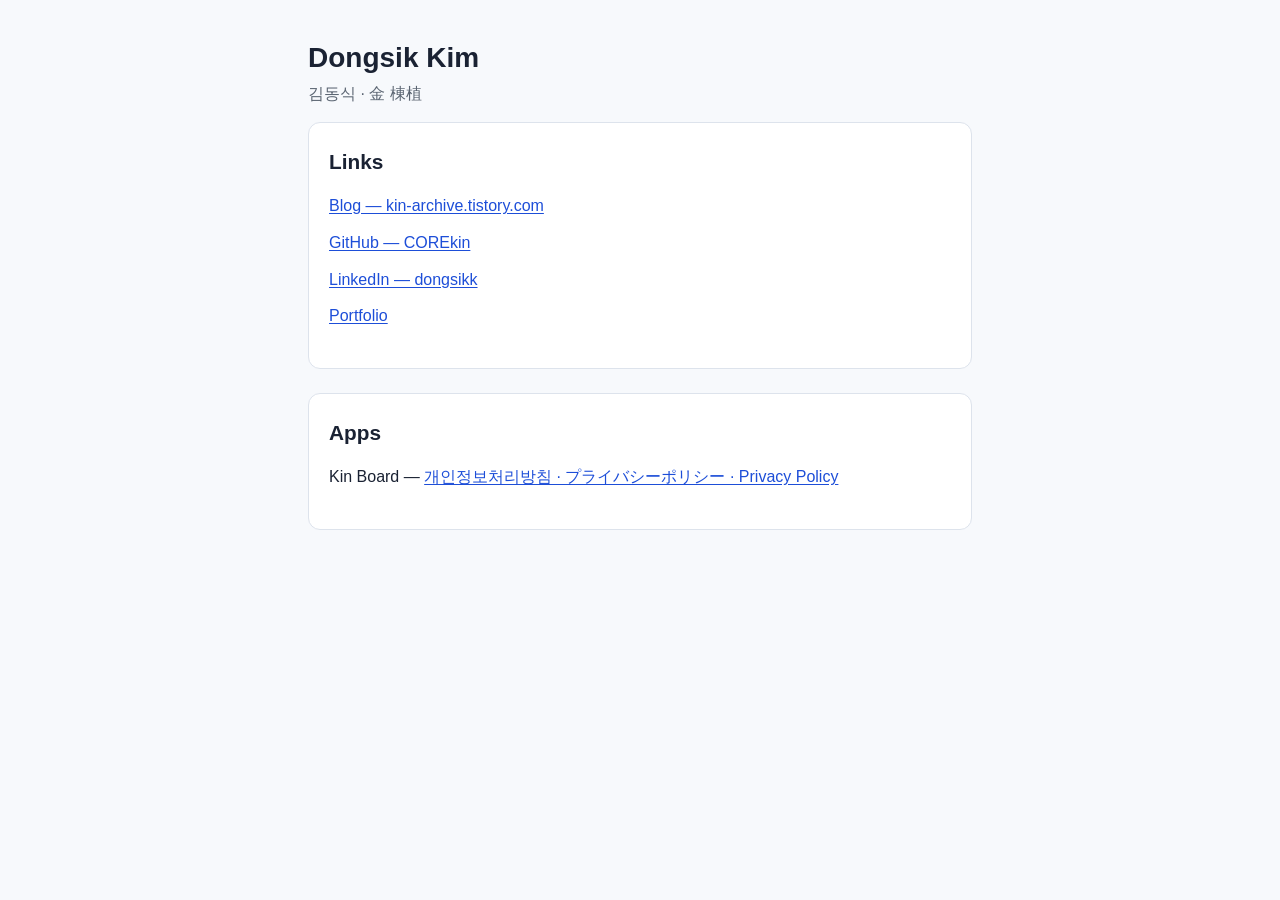
==== index.html @ d9861adb "feat: 소개 페이지와 Kin Board 개인정보처리방침 추가" ====
<!doctype html>
<html lang="ko">
<head>
  <meta charset="utf-8">
  <meta name="viewport" content="width=device-width, initial-scale=1">
  <title>Dongsik Kim (김동식 · 金 棟植)</title>
  <meta name="description" content="Dongsik Kim — Cloud Support Engineer. Blog, GitHub, LinkedIn, portfolio, and apps.">
  <link rel="stylesheet" href="assets/style.css">
</head>
<body>
<main>
  <h1>Dongsik Kim</h1>
  <p class="muted">김동식 · 金 棟植</p>

  <section class="card" aria-labelledby="links-title">
    <h2 id="links-title">Links</h2>
    <ul class="links">
      <li><a href="https://kin-archive.tistory.com">Blog — kin-archive.tistory.com</a></li>
      <li><a href="https://github.com/COREkin">GitHub — COREkin</a></li>
      <li><a href="https://www.linkedin.com/in/dongsikk/">LinkedIn — dongsikk</a></li>
      <li><a href="https://d1kzm0j5ocq8o0.cloudfront.net">Portfolio</a></li>
    </ul>
  </section>

  <section class="card" aria-labelledby="apps-title">
    <h2 id="apps-title">Apps</h2>
    <ul class="links">
      <li>Kin Board — <a href="kinboard/privacy/">개인정보처리방침 · プライバシーポリシー · Privacy Policy</a></li>
    </ul>
  </section>
</main>
</body>
</html>
---- assets/style.css ----
/* corekin.github.io 공통 스타일. 외부 폰트·스크립트 없이 시스템 폰트만 쓴다. */
:root {
  --bg: #f7f9fc;
  --surface: #ffffff;
  --text: #1a2233;
  --muted: #5b6572;
  --line: #dde3ec;
  --brand: #1d4ed8;
  --brand-soft: #eef3ff;
  color-scheme: light dark;
}

@media (prefers-color-scheme: dark) {
  :root {
    --bg: #0a1222;
    --surface: #152039;
    --text: #e6ebf5;
    --muted: #a3afc2;
    --line: #24324f;
    --brand: #93b4ff;
    --brand-soft: #1b2a4a;
  }
}

* { box-sizing: border-box; }

html { -webkit-text-size-adjust: 100%; }

body {
  margin: 0;
  background: var(--bg);
  color: var(--text);
  font-family: -apple-system, BlinkMacSystemFont, "Segoe UI", "Apple SD Gothic Neo", "Noto Sans KR",
    "Hiragino Sans", "Noto Sans JP", Roboto, sans-serif;
  font-size: 16px;
  line-height: 1.7;
}

main {
  max-width: 44rem;
  margin: 0 auto;
  padding: 2.5rem 1.25rem 4rem;
}

a { color: var(--brand); text-underline-offset: 0.15em; }
a:focus-visible { outline: 2px solid var(--brand); outline-offset: 2px; border-radius: 2px; }

h1 { font-size: 1.75rem; line-height: 1.3; margin: 0 0 0.25rem; }
h2 { font-size: 1.3rem; line-height: 1.4; margin: 0 0 1rem; }
h3 { font-size: 1.05rem; margin: 1.75rem 0 0.4rem; }
p, ul { margin: 0 0 0.9rem; }
ul { padding-left: 1.25rem; }
li { margin-bottom: 0.3rem; }
code { font-size: 0.92em; background: var(--brand-soft); padding: 0.05em 0.35em; border-radius: 4px; }

.header { display: flex; align-items: center; gap: 1rem; margin-bottom: 1.5rem; }
.header img { width: 64px; height: 64px; border-radius: 14px; flex-shrink: 0; }
.muted { color: var(--muted); }

.lang-nav { display: flex; flex-wrap: wrap; gap: 0.5rem; margin: 0 0 2rem; padding: 0; list-style: none; }
.lang-nav a {
  display: inline-block;
  min-height: 44px;
  padding: 0.55rem 1rem;
  border: 1px solid var(--line);
  border-radius: 999px;
  background: var(--surface);
  text-decoration: none;
}

.card {
  background: var(--surface);
  border: 1px solid var(--line);
  border-radius: 12px;
  padding: 1.5rem 1.25rem;
  margin-bottom: 1.5rem;
}

.links { list-style: none; padding: 0; }
.links li { margin-bottom: 0.6rem; }

footer { margin-top: 2rem; font-size: 0.875rem; color: var(--muted); }
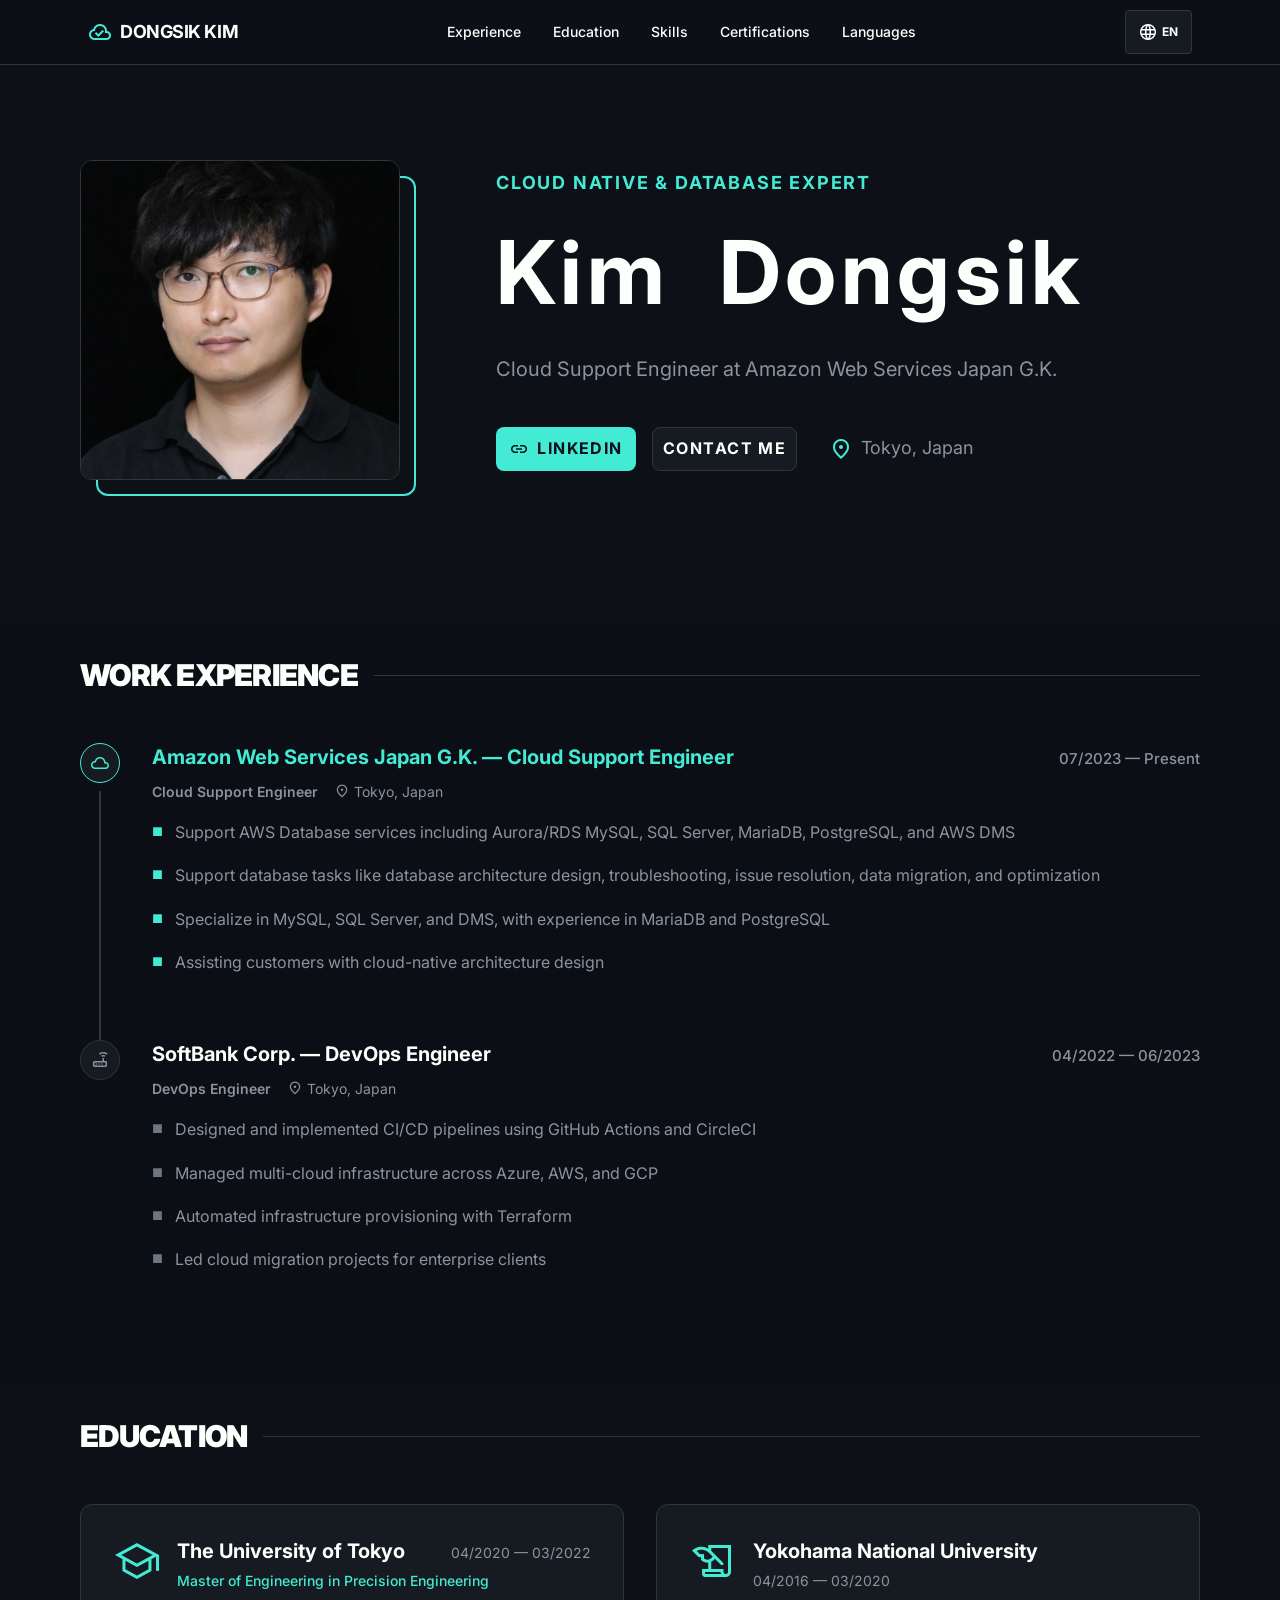
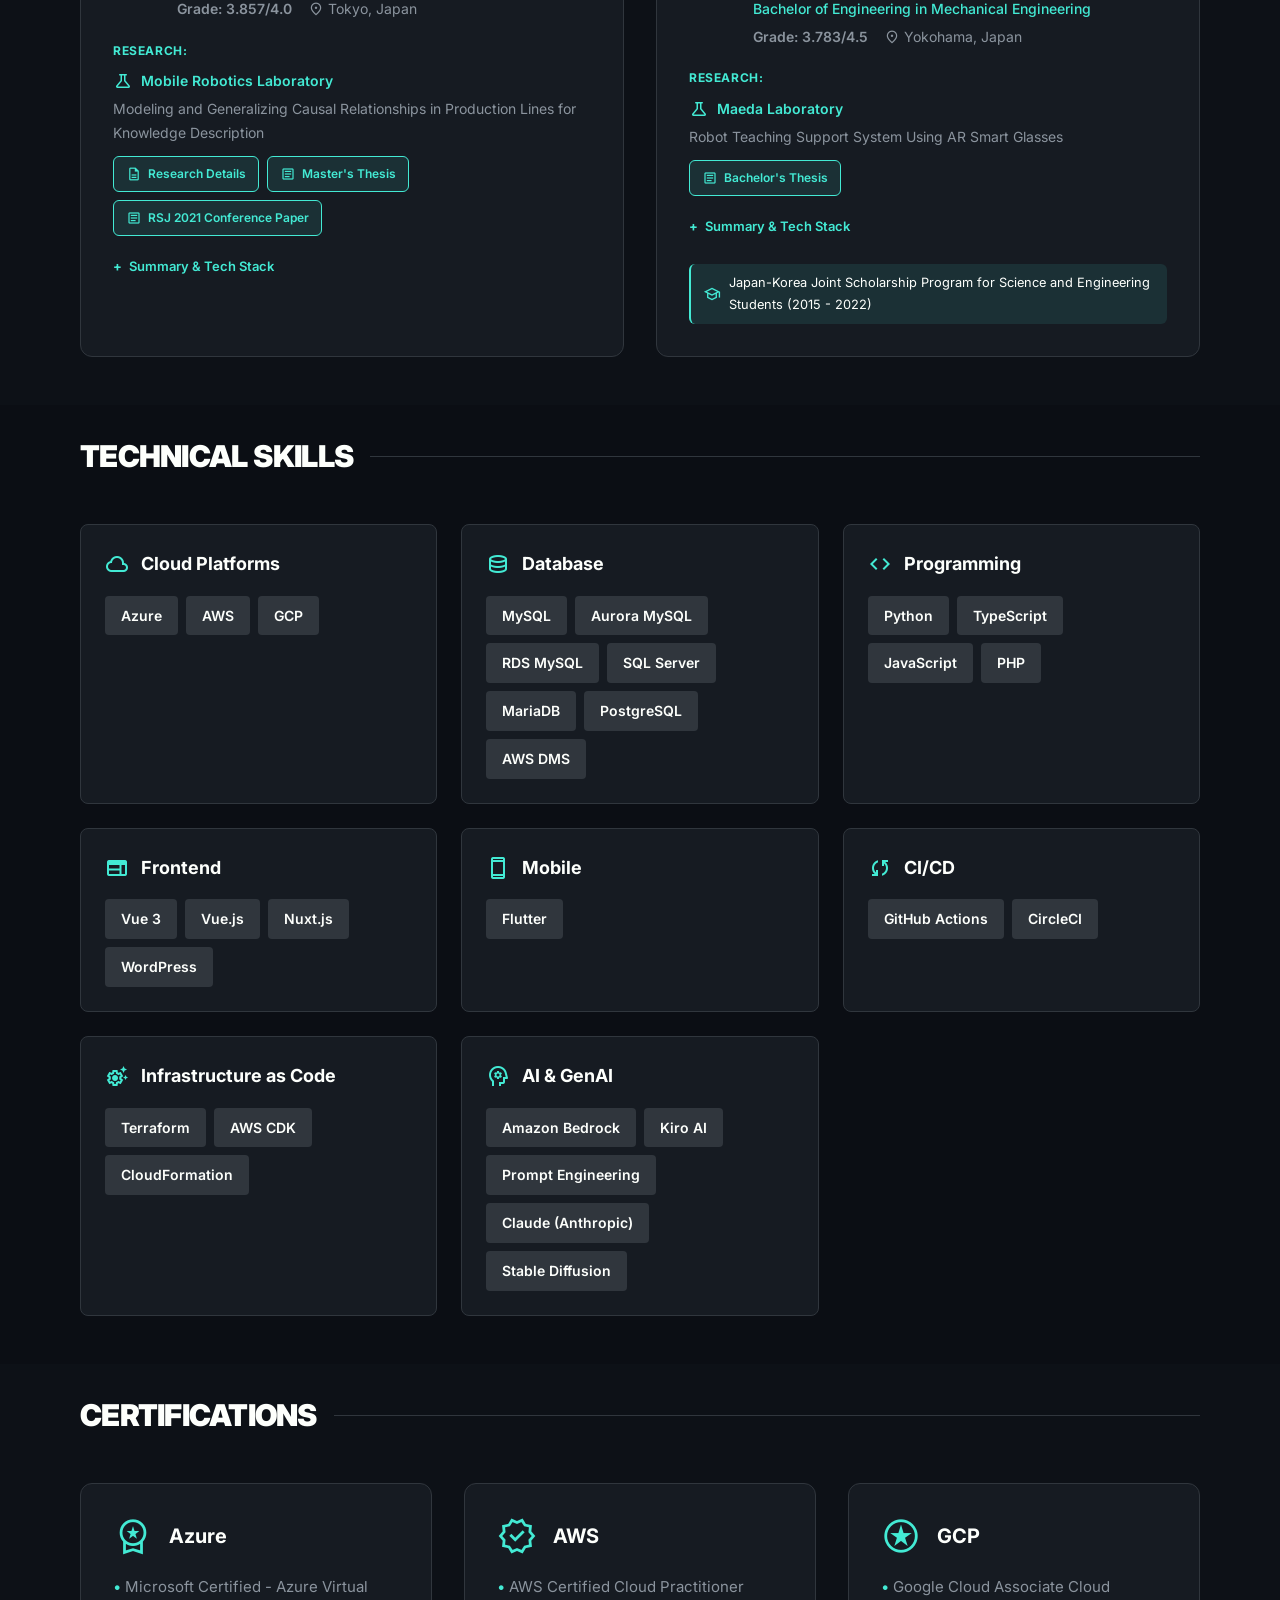
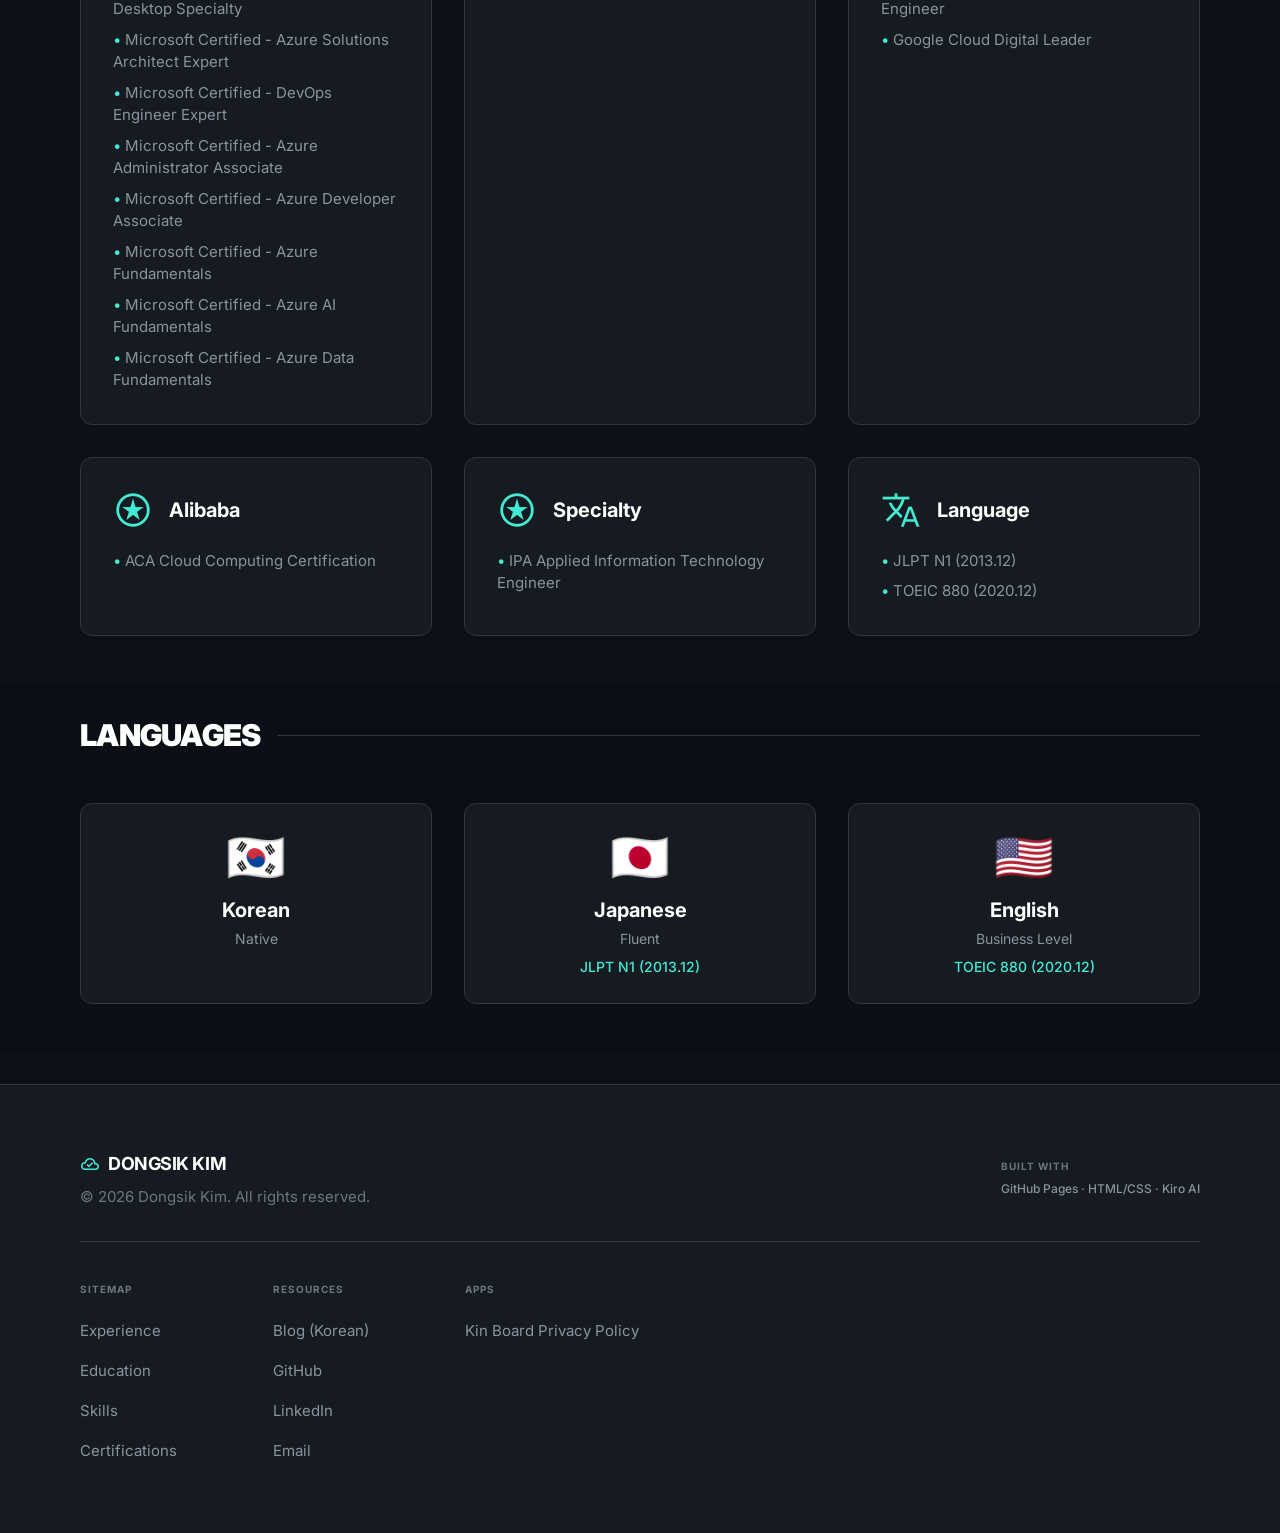
==== commit 0d4b4417: "feat: MyPortfolio 디자인·콘텐츠로 포트폴리오(en·ja·ko) 구성, 방침 페이지 스타일 통일" ====
--- a/index.html
+++ b/index.html
@@ -1,33 +1,126 @@
 <!doctype html>
-<html lang="ko">
+<html lang="en">
 <head>
   <meta charset="utf-8">
   <meta name="viewport" content="width=device-width, initial-scale=1">
-  <title>Dongsik Kim (김동식 · 金 棟植)</title>
-  <meta name="description" content="Dongsik Kim — Cloud Support Engineer. Blog, GitHub, LinkedIn, portfolio, and apps.">
-  <link rel="stylesheet" href="assets/style.css">
+  <script>(function(){try{var p=localStorage.getItem('preferred-language');if(p===null){var n=(navigator.language||'').toLowerCase();if(n.indexOf('ko')===0){location.replace('/ko/');}else if(n.indexOf('ja')===0){location.replace('/ja/');}}}catch(e){}})();</script>
+  <title>Dongsik Kim - Cloud Native &amp; Database Expert</title>
+  <meta name="description" content="Cloud Support Engineer at AWS Japan specializing in cloud-native solutions and database technologies. 14 cloud certifications across Azure, AWS, GCP, and Alibaba Cloud.">
+  <meta property="og:title" content="Dongsik Kim - Cloud Native &amp; Database Expert">
+  <meta property="og:type" content="website">
+  <meta property="og:url" content="https://corekin.github.io/">
+  <meta property="og:image" content="https://corekin.github.io/images/profile.webp">
+  <meta property="og:description" content="Cloud Support Engineer at AWS Japan specializing in cloud-native solutions and database technologies.">
+  <link rel="canonical" href="https://corekin.github.io/">
+  <link rel="alternate" hreflang="en" href="https://corekin.github.io/">
+  <link rel="alternate" hreflang="ja" href="https://corekin.github.io/ja/">
+  <link rel="alternate" hreflang="ko" href="https://corekin.github.io/ko/">
+  <link rel="alternate" hreflang="x-default" href="https://corekin.github.io/">
+  <link rel="preconnect" href="https://fonts.googleapis.com">
+  <link rel="preconnect" href="https://fonts.gstatic.com" crossorigin>
+  <link rel="stylesheet" href="https://fonts.googleapis.com/css2?family=Inter:wght@400;500;600;700;800;900&amp;display=swap">
+  <link rel="stylesheet" href="https://fonts.googleapis.com/css2?family=Material+Symbols+Outlined:opsz,wght,FILL,GRAD@24,400,0,0&amp;icon_names=article,cloud,cloud_done,cloud_queue,code,database,description,history_edu,language,link,location_on,psychology,router,school,science,settings_suggest,smartphone,stars,sync,translate,verified,web,workspace_premium&amp;display=block">
+  <link rel="stylesheet" href="/assets/style.css">
+  <script type="application/ld+json">{"@context": "https://schema.org", "@type": "Person", "name": "Dongsik Kim", "url": "https://corekin.github.io/", "image": "https://corekin.github.io/images/profile.webp", "jobTitle": "Cloud Support Engineer", "worksFor": {"@type": "Organization", "name": "Amazon Web Services Japan G.K."}, "email": "aaaa8757@gmail.com", "sameAs": ["https://www.linkedin.com/in/dongsikk/", "https://github.com/COREkin", "https://kin-archive.tistory.com/"], "knowsAbout": ["Cloud Computing", "AWS", "Azure", "Google Cloud Platform", "Database Administration", "DevOps", "Infrastructure as Code"], "alumniOf": [{"@type": "CollegeOrUniversity", "name": "The University of Tokyo"}, {"@type": "CollegeOrUniversity", "name": "Yokohama National University"}]}</script>
 </head>
-<body>
-<main>
-  <h1>Dongsik Kim</h1>
-  <p class="muted">김동식 · 金 棟植</p>
+<body id="top">
+<a class="skip-link" href="#main">Skip to content</a>
+<nav class="fixed-nav" aria-label="Main">
+  <div class="nav-container">
+    <a href="#top" class="nav-brand"><span class="material-symbols-outlined" aria-hidden="true">cloud_done</span><span class="brand-name">DONGSIK KIM</span></a>
+    <div class="nav-links"><a class="nav-link" href="#experience">Experience</a><a class="nav-link" href="#education">Education</a><a class="nav-link" href="#skills">Skills</a><a class="nav-link" href="#certifications">Certifications</a><a class="nav-link" href="#languages">Languages</a></div>
+    <div class="nav-actions"><details class="lang-menu"><summary aria-label="Language"><span class="material-symbols-outlined" aria-hidden="true">language</span><span class="lang-code">EN</span></summary><ul class="lang-list"><li><a href="/" hreflang="en" lang="en" data-lang="en" aria-current="page">English</a></li><li><a href="/ja/" hreflang="ja" lang="ja" data-lang="ja">日本語</a></li><li><a href="/ko/" hreflang="ko" lang="ko" data-lang="ko">한국어</a></li></ul></details></div>
+  </div>
+</nav>
 
-  <section class="card" aria-labelledby="links-title">
-    <h2 id="links-title">Links</h2>
-    <ul class="links">
-      <li><a href="https://kin-archive.tistory.com">Blog — kin-archive.tistory.com</a></li>
-      <li><a href="https://github.com/COREkin">GitHub — COREkin</a></li>
-      <li><a href="https://www.linkedin.com/in/dongsikk/">LinkedIn — dongsikk</a></li>
-      <li><a href="https://d1kzm0j5ocq8o0.cloudfront.net">Portfolio</a></li>
-    </ul>
+<main id="main">
+  <section class="hero-section" aria-label="Profile">
+    <div class="container">
+      <div class="hero-content">
+        <div class="profile-wrapper">
+          <div class="profile-border-effect" aria-hidden="true"></div>
+          <div class="profile-image-container">
+            <img src="/images/profile.webp" alt="Kim Dongsik Profile" class="profile-image" width="320" height="320" loading="eager">
+          </div>
+        </div>
+        <div class="hero-text">
+          <p class="hero-subtitle">Cloud Native &amp; Database Expert</p>
+          <h1 class="hero-title">Kim Dongsik</h1>
+          <p class="hero-description">Cloud Support Engineer at Amazon Web Services Japan G.K.</p>
+          <div class="hero-actions">
+            <a class="btn btn-primary" href="https://www.linkedin.com/in/dongsikk/" target="_blank" rel="noopener noreferrer"><span class="material-symbols-outlined" aria-hidden="true">link</span>LinkedIn</a>
+            <a class="btn btn-secondary" href="mailto:aaaa8757@gmail.com">Contact Me</a>
+            <div class="location-info"><span class="material-symbols-outlined" aria-hidden="true">location_on</span><span>Tokyo, Japan</span></div>
+          </div>
+        </div>
+      </div>
+    </div>
   </section>
 
-  <section class="card" aria-labelledby="apps-title">
-    <h2 id="apps-title">Apps</h2>
-    <ul class="links">
-      <li>Kin Board — <a href="kinboard/privacy/">개인정보처리방침 · プライバシーポリシー · Privacy Policy</a></li>
-    </ul>
+  <section id="experience" class="section section-alt" aria-labelledby="experience-title">
+    <div class="container">
+      <div class="section-header"><h2 class="section-title" id="experience-title">WORK EXPERIENCE</h2><div class="section-divider"></div></div>
+      <div class="timeline"><div class="timeline-item"><div class="timeline-icon-wrapper"><div class="timeline-icon active"><span class="material-symbols-outlined" aria-hidden="true">cloud</span></div><div class="timeline-line"></div></div><div class="timeline-content"><div class="timeline-header"><h3 class="timeline-title text-primary">Amazon Web Services Japan G.K. — Cloud Support Engineer</h3><span class="timeline-date">07/2023 — Present</span></div><div class="timeline-meta"><p class="timeline-subtitle">Cloud Support Engineer</p><p class="timeline-location"><span class="material-symbols-outlined location-icon" aria-hidden="true">location_on</span>Tokyo, Japan</p></div><ul class="timeline-list"><li><span class="list-marker active" aria-hidden="true">■</span><span>Support AWS Database services including Aurora/RDS MySQL, SQL Server, MariaDB, PostgreSQL, and AWS DMS</span></li><li><span class="list-marker active" aria-hidden="true">■</span><span>Support database tasks like database architecture design, troubleshooting, issue resolution, data migration, and optimization</span></li><li><span class="list-marker active" aria-hidden="true">■</span><span>Specialize in MySQL, SQL Server, and DMS, with experience in MariaDB and PostgreSQL</span></li><li><span class="list-marker active" aria-hidden="true">■</span><span>Assisting customers with cloud-native architecture design</span></li></ul></div></div><div class="timeline-item"><div class="timeline-icon-wrapper"><div class="timeline-icon"><span class="material-symbols-outlined" aria-hidden="true">router</span></div><div class="timeline-line"></div></div><div class="timeline-content"><div class="timeline-header"><h3 class="timeline-title">SoftBank Corp. — DevOps Engineer</h3><span class="timeline-date">04/2022 — 06/2023</span></div><div class="timeline-meta"><p class="timeline-subtitle">DevOps Engineer</p><p class="timeline-location"><span class="material-symbols-outlined location-icon" aria-hidden="true">location_on</span>Tokyo, Japan</p></div><ul class="timeline-list"><li><span class="list-marker" aria-hidden="true">■</span><span>Designed and implemented CI/CD pipelines using GitHub Actions and CircleCI</span></li><li><span class="list-marker" aria-hidden="true">■</span><span>Managed multi-cloud infrastructure across Azure, AWS, and GCP</span></li><li><span class="list-marker" aria-hidden="true">■</span><span>Automated infrastructure provisioning with Terraform</span></li><li><span class="list-marker" aria-hidden="true">■</span><span>Led cloud migration projects for enterprise clients</span></li></ul></div></div></div>
+    </div>
+  </section>
+
+  <section id="education" class="section" aria-labelledby="education-title">
+    <div class="container">
+      <div class="section-header"><h2 class="section-title" id="education-title">EDUCATION</h2><div class="section-divider"></div></div>
+      <div class="grid-2"><article class="card education-card"><div class="education-header"><span class="material-symbols-outlined education-icon" aria-hidden="true">school</span><div class="education-info"><div class="education-title-row"><h3 class="education-institution">The University of Tokyo</h3><span class="education-date">04/2020 — 03/2022</span></div><p class="education-degree">Master of Engineering in Precision Engineering</p><div class="education-meta"><p class="education-grade">Grade: 3.857/4.0</p><p class="education-location"><span class="material-symbols-outlined location-icon" aria-hidden="true">location_on</span>Tokyo, Japan</p></div></div></div><div class="education-research"><span class="research-label">Research:</span><div class="research-lab"><span class="material-symbols-outlined lab-icon" aria-hidden="true">science</span><a class="lab-link" href="https://otalab.race.t.u-tokyo.ac.jp/" target="_blank" rel="noopener noreferrer">Mobile Robotics Laboratory</a></div><p class="research-title">Modeling and Generalizing Causal Relationships in Production Lines for Knowledge Description</p><div class="research-links"><a class="research-link-btn" href="https://otalab.race.t.u-tokyo.ac.jp/wpdir/wp-content/uploads/2022/05/2022_Intro_Japanese_Shirafuji2.pdf" target="_blank" rel="noopener noreferrer"><span class="material-symbols-outlined" aria-hidden="true">description</span><span>Research Details</span></a><a class="research-link-btn" href="/papers/master-thesis.pdf" target="_blank" rel="noopener noreferrer"><span class="material-symbols-outlined" aria-hidden="true">article</span><span>Master&#x27;s Thesis</span></a><a class="research-link-btn" href="/papers/rsj2021.pdf" target="_blank" rel="noopener noreferrer"><span class="material-symbols-outlined" aria-hidden="true">article</span><span>RSJ 2021 Conference Paper</span></a></div><details class="research-more"><summary>Summary &amp; Tech Stack</summary><p class="research-summary">To address the shortage of skilled workers in manufacturing, I formalized the &quot;tacit knowledge&quot; of experts by combining SysML with the mathematical theory of &quot;Lattices.&quot; By modeling the causal relationships between equipment in complex automated production lines, I visualized the process of diagnosing failure causes and provided a framework to quantitatively analyze the differences in cognitive patterns between experts and novices.</p><h4 class="tech-stack-title">Tech Stack</h4><ul class="tech-chips"><li class="tech-chip">SysML (Activity, State Machine, Parametric Diagrams)</li><li class="tech-chip">Lattice Theory, Causal Modeling</li><li class="tech-chip">MATLAB / Python</li><li class="tech-chip">Factory Automation, Fault Detection and Diagnosis</li></ul></details></div></article><article class="card education-card"><div class="education-header"><span class="material-symbols-outlined education-icon" aria-hidden="true">history_edu</span><div class="education-info"><div class="education-title-row"><h3 class="education-institution">Yokohama National University</h3><span class="education-date">04/2016 — 03/2020</span></div><p class="education-degree">Bachelor of Engineering in Mechanical Engineering</p><div class="education-meta"><p class="education-grade">Grade: 3.783/4.5</p><p class="education-location"><span class="material-symbols-outlined location-icon" aria-hidden="true">location_on</span>Yokohama, Japan</p></div></div></div><div class="education-research"><span class="research-label">Research:</span><div class="research-lab"><span class="material-symbols-outlined lab-icon" aria-hidden="true">science</span><a class="lab-link" href="https://iir.ynu.ac.jp/index-j.html" target="_blank" rel="noopener noreferrer">Maeda Laboratory</a></div><p class="research-title">Robot Teaching Support System Using AR Smart Glasses</p><div class="research-links"><a class="research-link-btn" href="/papers/bachelor-thesis.pdf" target="_blank" rel="noopener noreferrer"><span class="material-symbols-outlined" aria-hidden="true">article</span><span>Bachelor&#x27;s Thesis</span></a></div><details class="research-more"><summary>Summary &amp; Tech Stack</summary><p class="research-summary">To address the challenges faced by unskilled workers in &quot;online programming&quot; of industrial robots, I developed a teaching support system using AR (Augmented Reality) smart glasses. By visualizing the robot&#x27;s movable range, joint limits, and distances between poses as 3D models in real-time, the system enables operators to intuitively understand the robot&#x27;s status and perform teaching tasks safely and efficiently.</p><h4 class="tech-stack-title">Tech Stack</h4><ul class="tech-chips"><li class="tech-chip">Unity, Vuforia (AR Implementation)</li><li class="tech-chip">ROS (Robot Operating System)</li><li class="tech-chip">C#, C++</li><li class="tech-chip">SolidWorks (3D Modeling)</li><li class="tech-chip">DENSO COBOTTA, Epson MOVERIO BT-30E</li></ul></details></div><p class="education-scholarship"><span class="material-symbols-outlined scholarship-icon" aria-hidden="true">school</span>Japan-Korea Joint Scholarship Program for Science and Engineering Students (2015 - 2022)</p></article></div>
+    </div>
+  </section>
+
+  <section id="skills" class="section section-alt" aria-labelledby="skills-title">
+    <div class="container">
+      <div class="section-header"><h2 class="section-title" id="skills-title">TECHNICAL SKILLS</h2><div class="section-divider"></div></div>
+      <div class="skills-grid"><article class="card skill-card"><div class="skill-header"><span class="material-symbols-outlined" aria-hidden="true">cloud_queue</span><h3 class="skill-category">Cloud Platforms</h3></div><ul class="skill-tags"><li class="skill-tag">Azure</li><li class="skill-tag">AWS</li><li class="skill-tag">GCP</li></ul></article><article class="card skill-card"><div class="skill-header"><span class="material-symbols-outlined" aria-hidden="true">database</span><h3 class="skill-category">Database</h3></div><ul class="skill-tags"><li class="skill-tag">MySQL</li><li class="skill-tag">Aurora MySQL</li><li class="skill-tag">RDS MySQL</li><li class="skill-tag">SQL Server</li><li class="skill-tag">MariaDB</li><li class="skill-tag">PostgreSQL</li><li class="skill-tag">AWS DMS</li></ul></article><article class="card skill-card"><div class="skill-header"><span class="material-symbols-outlined" aria-hidden="true">code</span><h3 class="skill-category">Programming</h3></div><ul class="skill-tags"><li class="skill-tag">Python</li><li class="skill-tag">TypeScript</li><li class="skill-tag">JavaScript</li><li class="skill-tag">PHP</li></ul></article><article class="card skill-card"><div class="skill-header"><span class="material-symbols-outlined" aria-hidden="true">web</span><h3 class="skill-category">Frontend</h3></div><ul class="skill-tags"><li class="skill-tag">Vue 3</li><li class="skill-tag">Vue.js</li><li class="skill-tag">Nuxt.js</li><li class="skill-tag">WordPress</li></ul></article><article class="card skill-card"><div class="skill-header"><span class="material-symbols-outlined" aria-hidden="true">smartphone</span><h3 class="skill-category">Mobile</h3></div><ul class="skill-tags"><li class="skill-tag">Flutter</li></ul></article><article class="card skill-card"><div class="skill-header"><span class="material-symbols-outlined" aria-hidden="true">sync</span><h3 class="skill-category">CI/CD</h3></div><ul class="skill-tags"><li class="skill-tag">GitHub Actions</li><li class="skill-tag">CircleCI</li></ul></article><article class="card skill-card"><div class="skill-header"><span class="material-symbols-outlined" aria-hidden="true">settings_suggest</span><h3 class="skill-category">Infrastructure as Code</h3></div><ul class="skill-tags"><li class="skill-tag">Terraform</li><li class="skill-tag">AWS CDK</li><li class="skill-tag">CloudFormation</li></ul></article><article class="card skill-card"><div class="skill-header"><span class="material-symbols-outlined" aria-hidden="true">psychology</span><h3 class="skill-category">AI &amp; GenAI</h3></div><ul class="skill-tags"><li class="skill-tag">Amazon Bedrock</li><li class="skill-tag">Kiro AI</li><li class="skill-tag">Prompt Engineering</li><li class="skill-tag">Claude (Anthropic)</li><li class="skill-tag">Stable Diffusion</li></ul></article></div>
+    </div>
+  </section>
+
+  <section id="certifications" class="section" aria-labelledby="certifications-title">
+    <div class="container">
+      <div class="section-header"><h2 class="section-title" id="certifications-title">CERTIFICATIONS</h2><div class="section-divider"></div></div>
+      <div class="grid-3"><article class="card cert-card"><div class="cert-header"><span class="material-symbols-outlined" aria-hidden="true">workspace_premium</span><h3 class="cert-provider">Azure</h3></div><ul class="cert-list"><li>Microsoft Certified - Azure Virtual Desktop Specialty</li><li>Microsoft Certified - Azure Solutions Architect Expert</li><li>Microsoft Certified - DevOps Engineer Expert</li><li>Microsoft Certified - Azure Administrator Associate</li><li>Microsoft Certified - Azure Developer Associate</li><li>Microsoft Certified - Azure Fundamentals</li><li>Microsoft Certified - Azure AI Fundamentals</li><li>Microsoft Certified - Azure Data Fundamentals</li></ul></article><article class="card cert-card"><div class="cert-header"><span class="material-symbols-outlined" aria-hidden="true">verified</span><h3 class="cert-provider">AWS</h3></div><ul class="cert-list"><li>AWS Certified Cloud Practitioner</li></ul></article><article class="card cert-card"><div class="cert-header"><span class="material-symbols-outlined" aria-hidden="true">stars</span><h3 class="cert-provider">GCP</h3></div><ul class="cert-list"><li>Google Cloud Associate Cloud Engineer</li><li>Google Cloud Digital Leader</li></ul></article><article class="card cert-card"><div class="cert-header"><span class="material-symbols-outlined" aria-hidden="true">stars</span><h3 class="cert-provider">Alibaba</h3></div><ul class="cert-list"><li>ACA Cloud Computing Certification</li></ul></article><article class="card cert-card"><div class="cert-header"><span class="material-symbols-outlined" aria-hidden="true">stars</span><h3 class="cert-provider">Specialty</h3></div><ul class="cert-list"><li>IPA Applied Information Technology Engineer</li></ul></article><article class="card cert-card"><div class="cert-header"><span class="material-symbols-outlined" aria-hidden="true">translate</span><h3 class="cert-provider">Language</h3></div><ul class="cert-list"><li>JLPT N1 (2013.12)</li><li>TOEIC 880 (2020.12)</li></ul></article></div>
+    </div>
+  </section>
+
+  <section id="languages" class="section section-alt" aria-labelledby="languages-title">
+    <div class="container">
+      <div class="section-header"><h2 class="section-title" id="languages-title">LANGUAGES</h2><div class="section-divider"></div></div>
+      <div class="grid-3"><article class="card language-card"><div class="language-flag" aria-hidden="true">🇰🇷</div><h3 class="language-name">Korean</h3><p class="language-level">Native</p></article><article class="card language-card"><div class="language-flag" aria-hidden="true">🇯🇵</div><h3 class="language-name">Japanese</h3><p class="language-level">Fluent</p><p class="language-cert">JLPT N1 (2013.12)</p></article><article class="card language-card"><div class="language-flag" aria-hidden="true">🇺🇸</div><h3 class="language-name">English</h3><p class="language-level">Business Level</p><p class="language-cert">TOEIC 880 (2020.12)</p></article></div>
+    </div>
   </section>
 </main>
+
+<footer class="footer">
+  <div class="container">
+    <div class="footer-top">
+      <div>
+        <div class="footer-brand"><span class="material-symbols-outlined" aria-hidden="true">cloud_done</span><span class="brand-name">DONGSIK KIM</span></div>
+        <p class="footer-copy">© 2026 Dongsik Kim. All rights reserved.</p>
+      </div>
+      <div class="footer-built"><span class="footer-label">Built with</span><span class="footer-tech">GitHub Pages · HTML/CSS · Kiro AI</span></div>
+    </div>
+    <div class="footer-columns">
+      <nav class="footer-col" aria-labelledby="f-sitemap"><span class="footer-label" id="f-sitemap">Sitemap</span><ul><li><a href="#experience">Experience</a></li><li><a href="#education">Education</a></li><li><a href="#skills">Skills</a></li><li><a href="#certifications">Certifications</a></li></ul></nav>
+      <nav class="footer-col" aria-labelledby="f-resources"><span class="footer-label" id="f-resources">Resources</span><ul>
+        <li><a href="https://kin-archive.tistory.com/" target="_blank" rel="noopener noreferrer">Blog (Korean)</a></li>
+        <li><a href="https://github.com/COREkin" target="_blank" rel="noopener noreferrer">GitHub</a></li>
+        <li><a href="https://www.linkedin.com/in/dongsikk/" target="_blank" rel="noopener noreferrer">LinkedIn</a></li>
+        <li><a href="mailto:aaaa8757@gmail.com">Email</a></li>
+      </ul></nav>
+      <nav class="footer-col" aria-labelledby="f-apps"><span class="footer-label" id="f-apps">Apps</span><ul>
+        <li><a href="/kinboard/privacy/#en">Kin Board Privacy Policy</a></li>
+      </ul></nav>
+    </div>
+  </div>
+</footer>
+<script>
+  // 언어 메뉴에서 고른 언어를 기억해 루트 자동 이동을 멈춘다.
+  document.querySelectorAll('[data-lang]').forEach(function (a) {
+    a.addEventListener('click', function () { try { localStorage.setItem('preferred-language', a.dataset.lang); } catch (e) {} });
+  });
+</script>
 </body>
 </html>
--- a/assets/style.css
+++ b/assets/style.css
@@ -1,82 +1,345 @@
-/* corekin.github.io 공통 스타일. 외부 폰트·스크립트 없이 시스템 폰트만 쓴다. */
+/* corekin.github.io 공통 스타일. MyPortfolio(Cybernetic Minimalism, 다크 전용)의 토큰·컴포넌트를 정적 HTML로 옮긴 것. */
 :root {
-  --bg: #f7f9fc;
-  --surface: #ffffff;
-  --text: #1a2233;
-  --muted: #5b6572;
-  --line: #dde3ec;
-  --brand: #1d4ed8;
-  --brand-soft: #eef3ff;
-  color-scheme: light dark;
-}
-
-@media (prefers-color-scheme: dark) {
-  :root {
-    --bg: #0a1222;
-    --surface: #152039;
-    --text: #e6ebf5;
-    --muted: #a3afc2;
-    --line: #24324f;
-    --brand: #93b4ff;
-    --brand-soft: #1b2a4a;
-  }
-}
-
-* { box-sizing: border-box; }
-
-html { -webkit-text-size-adjust: 100%; }
+  --bg-primary: #0D1117;
+  --bg-secondary: #161B22;
+  --bg-alt: #0b0e14;
+  --color-primary: #43EAD4;
+  --color-accent: #FDFFFC;
+  --text-primary: #FDFFFC;
+  --text-secondary: #8B949E;
+  --text-tertiary: #6E7681;
+  --glow-primary: rgba(67, 234, 212, 0.4);
+  --primary-05: rgba(67, 234, 212, 0.05);
+  --primary-10: rgba(67, 234, 212, 0.1);
+  --primary-30: rgba(67, 234, 212, 0.3);
+  --card-dark: #161B22;
+  --border-dark: #30363D;
+  color-scheme: dark;
+}
+
+* { margin: 0; padding: 0; box-sizing: border-box; }
+
+html { scroll-behavior: smooth; -webkit-text-size-adjust: 100%; }
 
 body {
-  margin: 0;
-  background: var(--bg);
-  color: var(--text);
-  font-family: -apple-system, BlinkMacSystemFont, "Segoe UI", "Apple SD Gothic Neo", "Noto Sans KR",
-    "Hiragino Sans", "Noto Sans JP", Roboto, sans-serif;
+  font-family: 'Inter', -apple-system, BlinkMacSystemFont, 'Segoe UI', 'Roboto', 'Apple SD Gothic Neo', 'Noto Sans KR',
+    'Hiragino Sans', 'Noto Sans JP', 'Helvetica Neue', sans-serif;
+  -webkit-font-smoothing: antialiased;
+  -moz-osx-font-smoothing: grayscale;
+  background-color: var(--bg-primary);
+  color: var(--text-primary);
+  min-height: 100vh;
   font-size: 16px;
   line-height: 1.7;
 }
 
-main {
-  max-width: 44rem;
-  margin: 0 auto;
-  padding: 2.5rem 1.25rem 4rem;
-}
-
-a { color: var(--brand); text-underline-offset: 0.15em; }
-a:focus-visible { outline: 2px solid var(--brand); outline-offset: 2px; border-radius: 2px; }
-
-h1 { font-size: 1.75rem; line-height: 1.3; margin: 0 0 0.25rem; }
-h2 { font-size: 1.3rem; line-height: 1.4; margin: 0 0 1rem; }
-h3 { font-size: 1.05rem; margin: 1.75rem 0 0.4rem; }
-p, ul { margin: 0 0 0.9rem; }
-ul { padding-left: 1.25rem; }
-li { margin-bottom: 0.3rem; }
-code { font-size: 0.92em; background: var(--brand-soft); padding: 0.05em 0.35em; border-radius: 4px; }
-
-.header { display: flex; align-items: center; gap: 1rem; margin-bottom: 1.5rem; }
-.header img { width: 64px; height: 64px; border-radius: 14px; flex-shrink: 0; }
-.muted { color: var(--muted); }
-
-.lang-nav { display: flex; flex-wrap: wrap; gap: 0.5rem; margin: 0 0 2rem; padding: 0; list-style: none; }
-.lang-nav a {
+.material-symbols-outlined {
+  font-family: 'Material Symbols Outlined';
+  font-weight: normal;
+  font-style: normal;
+  font-size: 24px;
+  line-height: 1;
+  letter-spacing: normal;
+  text-transform: none;
   display: inline-block;
-  min-height: 44px;
-  padding: 0.55rem 1rem;
-  border: 1px solid var(--line);
-  border-radius: 999px;
-  background: var(--surface);
-  text-decoration: none;
-}
+  white-space: nowrap;
+  word-wrap: normal;
+  direction: ltr;
+  -webkit-font-feature-settings: 'liga';
+  font-feature-settings: 'liga';
+  -webkit-font-smoothing: antialiased;
+  /* 폰트가 로드되기 전 리거처 문자열이 레이아웃을 밀지 않게 한다 */
+  overflow: hidden;
+  flex-shrink: 0;
+}
+
+a, button { transition: all 0.3s ease; }
+
+a { color: var(--color-primary); text-decoration: none; }
+a:hover { color: var(--color-primary); text-shadow: 0 0 10px var(--glow-primary); }
+a:focus-visible, summary:focus-visible { outline: 2px solid var(--color-primary); outline-offset: 2px; border-radius: 4px; }
+
+@media (prefers-reduced-motion: reduce) {
+  *, *::before, *::after {
+    animation-duration: 0.01ms !important;
+    animation-iteration-count: 1 !important;
+    transition-duration: 0.01ms !important;
+    scroll-behavior: auto !important;
+  }
+}
+
+.container { width: 100%; max-width: 1152px; margin: 0 auto; padding: 16px; }
+
+.skip-link {
+  position: absolute; left: -9999px; top: 0; z-index: 100;
+  background: var(--color-primary); color: var(--bg-primary); padding: 0.5rem 1rem; font-weight: 700;
+}
+.skip-link:focus { left: 1rem; top: 0.5rem; }
+
+/* ---------- Nav ---------- */
+.fixed-nav {
+  position: fixed; top: 0; left: 0; right: 0; z-index: 50;
+  background-color: rgba(13, 17, 23, 0.9);
+  -webkit-backdrop-filter: blur(12px);
+  backdrop-filter: blur(12px);
+  border-bottom: 1px solid var(--border-dark);
+}
+.nav-container {
+  max-width: 1152px; margin: 0 auto; height: 4rem;
+  display: flex; align-items: center; justify-content: space-between; padding: 0 1.5rem;
+}
+.nav-brand { display: flex; align-items: center; gap: 0.5rem; color: inherit; height: 100%; }
+.nav-brand:hover { opacity: 0.8; color: inherit; text-shadow: none; }
+.nav-brand .material-symbols-outlined { color: var(--color-primary); font-size: 1.5rem; }
+.brand-name { font-weight: 700; font-size: 1.125rem; letter-spacing: -0.025em; }
+.nav-links { display: none; align-items: center; gap: 2rem; height: 100%; }
+@media (min-width: 960px) { .nav-links { display: flex; } }
+.nav-link {
+  font-size: 0.875rem; font-weight: 500; color: var(--text-primary);
+  display: flex; align-items: center; height: 100%; position: relative;
+}
+.nav-link:hover { color: var(--color-primary); text-shadow: none; }
+.nav-actions { display: flex; align-items: center; gap: 1rem; height: 100%; }
+
+/* 언어 선택: <details> 드롭다운 (JS 없이 동작) */
+.lang-menu { position: relative; }
+.lang-menu summary {
+  list-style: none; cursor: pointer;
+  display: flex; align-items: center; gap: 0.25rem; min-height: 44px;
+  background-color: var(--card-dark); border: 1px solid var(--border-dark); border-radius: 0.25rem;
+  padding: 0.375rem 0.75rem; color: var(--text-primary);
+}
+.lang-menu summary::-webkit-details-marker { display: none; }
+.lang-menu summary:hover { background-color: var(--border-dark); }
+.lang-menu summary .material-symbols-outlined { font-size: 1.25rem; }
+.lang-code { font-size: 0.75rem; font-weight: 700; letter-spacing: 0.05em; }
+.lang-list {
+  position: absolute; right: 0; top: calc(100% + 0.25rem); min-width: 9rem; list-style: none;
+  background-color: var(--card-dark); border: 1px solid var(--border-dark); border-radius: 0.375rem; padding: 0.25rem 0;
+}
+.lang-list a {
+  display: flex; align-items: center; min-height: 44px; padding: 0 1rem; color: var(--text-primary); font-size: 0.9375rem;
+}
+.lang-list a:hover, .lang-list a[aria-current="page"] { background-color: var(--border-dark); color: var(--color-primary); text-shadow: none; }
+
+main { padding-top: 4rem; display: block; }
+
+/* ---------- Hero ---------- */
+.hero-section { padding: 5rem 0 8rem; }
+.hero-content { display: flex; flex-direction: column; align-items: center; gap: 3rem; }
+@media (min-width: 768px) { .hero-content { flex-direction: row; gap: 4rem; } }
+@media (min-width: 960px) { .hero-content { gap: 6rem; } }
+.profile-wrapper { position: relative; flex-shrink: 0; }
+.profile-border-effect {
+  position: absolute; inset: 0; border: 2px solid var(--color-primary); border-radius: 0.75rem;
+  transform: translate(1rem, 1rem); z-index: 0; display: none;
+}
+@media (min-width: 768px) { .profile-border-effect { display: block; } }
+.profile-image-container {
+  width: 16rem; height: 16rem; background-color: var(--card-dark); border-radius: 0.75rem;
+  overflow: hidden; border: 1px solid var(--border-dark); position: relative; z-index: 10;
+}
+@media (min-width: 960px) { .profile-image-container { width: 20rem; height: 20rem; } }
+.profile-image { width: 100%; height: 100%; object-fit: cover; display: block; transition: transform 0.3s ease; }
+.profile-image:hover { transform: scale(1.02); }
+.hero-text { flex: 1; text-align: center; }
+@media (min-width: 768px) { .hero-text { text-align: left; } }
+.hero-subtitle {
+  color: var(--color-primary); font-weight: 700; letter-spacing: 0.1em; text-transform: uppercase;
+  font-size: 1rem; margin-bottom: 1rem;
+}
+@media (min-width: 960px) { .hero-subtitle { font-size: 1.125rem; } }
+.hero-title {
+  font-size: 2.5rem; font-weight: 700; margin-bottom: 1.5rem; letter-spacing: 0.05em;
+  line-height: 1.2; word-spacing: 0.2em; color: var(--color-accent);
+}
+@media (min-width: 960px) { .hero-title { font-size: 5.5rem; line-height: 1.3; word-spacing: 0.3em; } }
+.hero-description { font-size: 1.125rem; color: var(--text-secondary); max-width: 42rem; line-height: 1.625; margin-bottom: 2.5rem; }
+@media (min-width: 960px) { .hero-description { font-size: 1.25rem; } }
+.hero-actions { display: flex; flex-wrap: wrap; justify-content: center; gap: 0.75rem; align-items: center; }
+@media (min-width: 768px) { .hero-actions { justify-content: flex-start; } }
+@media (min-width: 960px) { .hero-actions { gap: 1rem; } }
+.btn {
+  display: inline-flex; align-items: center; justify-content: center; gap: 0.5rem;
+  min-width: 140px; min-height: 44px; padding: 0 0.625rem; border-radius: 8px;
+  font-size: 1rem; font-weight: 700; letter-spacing: 0.089em; text-transform: uppercase;
+  flex: 1 1 auto;
+}
+@media (min-width: 600px) { .btn { flex: 0 1 auto; } }
+.btn .material-symbols-outlined { font-size: 1.25rem; }
+.btn-primary { background-color: var(--color-primary); color: var(--bg-primary); }
+.btn-primary:hover { color: var(--bg-primary); filter: brightness(1.1); box-shadow: 0 0 20px var(--glow-primary); text-shadow: none; }
+.btn-secondary { background-color: var(--card-dark); border: 1px solid var(--border-dark); color: var(--text-primary); }
+.btn-secondary:hover { background-color: var(--border-dark); color: var(--text-primary); text-shadow: none; }
+.location-info { display: flex; align-items: center; gap: 0.5rem; color: var(--text-secondary); font-size: 1.125rem; padding: 0.5rem 1rem; }
+.location-info .material-symbols-outlined { color: var(--color-primary); font-size: 1.5rem; }
+
+/* ---------- Section 공통 ---------- */
+.section { padding: 0.75rem 0 1.5rem; scroll-margin-top: 5rem; }
+@media (min-width: 960px) { .section { padding: 1rem 0 2rem; } }
+.section-alt { background-color: var(--bg-alt); }
+.section-header { display: flex; align-items: center; gap: 1rem; margin-bottom: 2rem; }
+@media (min-width: 960px) { .section-header { margin-bottom: 3rem; } }
+.section-title { font-size: 1.875rem; font-weight: 900; letter-spacing: -0.025em; text-transform: uppercase; line-height: 1.3; }
+.section-divider { flex: 1; height: 1px; background-color: var(--border-dark); }
 
 .card {
-  background: var(--surface);
-  border: 1px solid var(--line);
-  border-radius: 12px;
-  padding: 1.5rem 1.25rem;
-  margin-bottom: 1.5rem;
-}
-
-.links { list-style: none; padding: 0; }
-.links li { margin-bottom: 0.6rem; }
-
-footer { margin-top: 2rem; font-size: 0.875rem; color: var(--muted); }
+  background-color: var(--card-dark); border: 1px solid var(--border-dark); border-radius: 0.75rem;
+  transition: border-color 0.3s ease, transform 0.3s ease;
+}
+.card:hover { border-color: var(--color-primary); transform: translateY(-2px); }
+
+/* ---------- Experience ---------- */
+.timeline-item { display: flex; gap: 1rem; }
+@media (min-width: 960px) { .timeline-item { gap: 2rem; } }
+.timeline-icon-wrapper { display: flex; flex-direction: column; align-items: center; flex-shrink: 0; }
+.timeline-icon {
+  width: 2rem; height: 2rem; border-radius: 50%; display: flex; align-items: center; justify-content: center;
+  background-color: var(--card-dark); border: 1px solid var(--border-dark); color: var(--text-secondary);
+}
+.timeline-icon .material-symbols-outlined { font-size: 1rem; }
+@media (min-width: 960px) {
+  .timeline-icon { width: 2.5rem; height: 2.5rem; }
+  .timeline-icon .material-symbols-outlined { font-size: 1.25rem; }
+}
+.timeline-icon.active { border-color: var(--color-primary); color: var(--color-primary); }
+.timeline-line { flex: 1; width: 1px; background-color: var(--border-dark); margin-top: 0.5rem; }
+@media (min-width: 960px) { .timeline-line { width: 2px; } }
+.timeline-item:last-child .timeline-line { background-color: transparent; }
+.timeline-content { flex: 1; padding-bottom: 4rem; min-width: 0; }
+.timeline-header { display: flex; flex-direction: column; gap: 0.25rem; margin-bottom: 0.5rem; }
+@media (min-width: 960px) { .timeline-header { flex-direction: row; justify-content: space-between; align-items: baseline; } }
+.timeline-title { font-size: 1.25rem; font-weight: 700; line-height: 1.4; }
+.timeline-title.text-primary { color: var(--color-primary); }
+.timeline-date { font-size: 0.9375rem; font-weight: 500; color: var(--text-secondary); white-space: nowrap; }
+.timeline-meta { display: flex; flex-wrap: wrap; gap: 0.25rem 1rem; margin-bottom: 1rem; font-size: 0.875rem; color: var(--text-secondary); }
+.timeline-subtitle { font-weight: 600; }
+.timeline-location { display: flex; align-items: center; gap: 0.25rem; }
+.location-icon { font-size: 1rem !important; }
+.timeline-list { list-style: none; display: flex; flex-direction: column; gap: 1rem; }
+.timeline-list li { display: flex; gap: 0.75rem; color: var(--text-secondary); line-height: 1.7; }
+.list-marker { font-size: 0.75rem; color: var(--text-tertiary); line-height: 2.2; flex-shrink: 0; }
+.list-marker.active { color: var(--color-primary); }
+
+/* ---------- Education ---------- */
+.grid-2, .grid-3 { display: grid; grid-template-columns: 1fr; gap: 2rem; }
+@media (min-width: 960px) { .grid-2 { grid-template-columns: repeat(2, 1fr); } .grid-3 { grid-template-columns: repeat(3, 1fr); } }
+.education-card { padding: 1.5rem; display: flex; flex-direction: column; gap: 1.25rem; }
+@media (min-width: 960px) { .education-card { padding: 2rem; } }
+.education-header { display: flex; gap: 1rem; }
+.education-icon { color: var(--color-primary); font-size: 2.5rem; }
+@media (min-width: 960px) { .education-icon { font-size: 3rem; } }
+.education-info { flex: 1; min-width: 0; }
+.education-title-row { display: flex; flex-wrap: wrap; justify-content: space-between; align-items: baseline; gap: 0.25rem 1rem; }
+.education-institution { font-size: 1.25rem; font-weight: 700; line-height: 1.4; }
+.education-date { font-size: 0.875rem; color: var(--text-secondary); white-space: nowrap; }
+.education-degree { color: var(--color-primary); font-size: 0.875rem; font-weight: 500; margin-top: 0.25rem; }
+.education-meta { display: flex; flex-wrap: wrap; gap: 0.25rem 1rem; margin-top: 0.25rem; font-size: 0.875rem; color: var(--text-secondary); }
+.education-grade { font-weight: 600; }
+.education-location { display: flex; align-items: center; gap: 0.25rem; }
+.research-label { display: block; font-size: 0.75rem; font-weight: 700; text-transform: uppercase; letter-spacing: 0.05em; color: var(--color-primary); margin-bottom: 0.5rem; }
+.research-lab { display: flex; align-items: center; gap: 0.5rem; }
+.lab-icon { color: var(--color-primary); font-size: 1.25rem; }
+.lab-link { font-size: 0.875rem; font-weight: 600; }
+.research-title { font-size: 0.875rem; color: var(--text-secondary); margin-top: 0.25rem; }
+.research-links { display: flex; flex-wrap: wrap; gap: 0.5rem; margin-top: 0.75rem; }
+.research-link-btn {
+  display: inline-flex; align-items: center; gap: 0.375rem; min-height: 36px;
+  background-color: var(--primary-10); border: 1px solid var(--color-primary); border-radius: 0.375rem;
+  padding: 0.375rem 0.75rem; font-size: 0.75rem; font-weight: 600;
+}
+.research-link-btn .material-symbols-outlined { font-size: 1rem; }
+.research-link-btn:hover { background-color: rgba(67, 234, 212, 0.2); }
+.research-more { margin-top: 0.75rem; }
+.research-more summary {
+  cursor: pointer; display: inline-flex; align-items: center; min-height: 36px;
+  font-size: 0.8125rem; font-weight: 600; color: var(--color-primary); list-style: none;
+}
+.research-more summary::-webkit-details-marker { display: none; }
+.research-more summary::before { content: '+'; display: inline-block; width: 1rem; font-weight: 700; }
+.research-more[open] summary::before { content: '−'; }
+.research-summary { font-size: 0.875rem; color: var(--text-secondary); margin: 0.5rem 0 0.75rem; }
+.tech-stack-title { font-size: 0.75rem; font-weight: 700; text-transform: uppercase; letter-spacing: 0.05em; color: var(--color-primary); margin-bottom: 0.5rem; }
+.tech-chips { display: flex; flex-wrap: wrap; gap: 0.5rem; list-style: none; }
+.tech-chip { background-color: var(--primary-10); border: 1px solid var(--primary-30); border-radius: 0.25rem; padding: 0.25rem 0.625rem; font-size: 0.75rem; }
+.education-scholarship {
+  display: flex; align-items: center; gap: 0.5rem;
+  background-color: var(--primary-10); border-left: 2px solid var(--color-primary); border-radius: 0.375rem;
+  padding: 0.5rem 0.75rem; font-size: 0.8rem;
+}
+.scholarship-icon { color: var(--color-primary); font-size: 1.125rem; }
+
+/* ---------- Skills ---------- */
+.skills-grid { display: grid; grid-template-columns: 1fr; gap: 1.5rem; }
+@media (min-width: 600px) { .skills-grid { grid-template-columns: repeat(2, 1fr); } }
+@media (min-width: 960px) { .skills-grid { grid-template-columns: repeat(3, 1fr); } }
+.skill-card { border-radius: 0.5rem; padding: 1.25rem; }
+@media (min-width: 960px) { .skill-card { padding: 1.5rem; } }
+.skill-header { display: flex; align-items: center; gap: 0.75rem; margin-bottom: 1rem; }
+.skill-header .material-symbols-outlined { color: var(--color-primary); font-size: 1.5rem; }
+.skill-category { font-size: 1.125rem; font-weight: 700; }
+.skill-tags { display: flex; flex-wrap: wrap; gap: 0.5rem; list-style: none; }
+.skill-tag { background-color: var(--border-dark); border-radius: 0.25rem; padding: 0.375rem 0.75rem; font-size: 0.8125rem; font-weight: 600; }
+@media (min-width: 960px) { .skill-tag { padding: 0.5rem 1rem; font-size: 0.875rem; } }
+
+/* ---------- Certifications ---------- */
+.cert-card { padding: 2rem; overflow: hidden; }
+.cert-header { display: flex; align-items: center; gap: 1rem; margin-bottom: 1.25rem; }
+.cert-header .material-symbols-outlined { color: var(--color-primary); font-size: 2.5rem; }
+.cert-provider { font-size: 1.25rem; font-weight: 700; }
+.cert-list { list-style: none; display: flex; flex-direction: column; gap: 0.5rem; }
+.cert-list li { font-size: 0.9375rem; color: var(--text-secondary); line-height: 1.5; }
+.cert-list li::before { content: '• '; color: var(--color-primary); }
+
+/* ---------- Languages ---------- */
+.language-card { text-align: center; padding: 1.5rem; }
+.language-flag { font-size: 3rem; line-height: 1.2; margin-bottom: 0.5rem; }
+.language-name { font-size: 1.25rem; font-weight: 700; }
+.language-level { font-size: 0.875rem; color: var(--text-secondary); }
+.language-cert { font-size: 0.875rem; font-weight: 500; color: var(--color-primary); margin-top: 0.25rem; }
+
+/* ---------- Footer ---------- */
+.footer { background-color: var(--card-dark); border-top: 1px solid var(--border-dark); padding: 3rem 0; margin-top: 2rem; }
+.footer-top { display: flex; flex-direction: column; gap: 1.5rem; padding-bottom: 2rem; }
+@media (min-width: 960px) { .footer-top { flex-direction: row; justify-content: space-between; align-items: center; } }
+.footer-brand { display: flex; align-items: center; gap: 0.5rem; margin-bottom: 0.25rem; }
+.footer-brand .material-symbols-outlined { color: var(--color-primary); font-size: 1.25rem; }
+.footer-copy { color: var(--text-tertiary); font-size: 0.9375rem; }
+.footer-home { color: var(--text-primary); }
+.footer-home:hover { color: var(--color-primary); }
+.footer-built { display: flex; flex-direction: column; gap: 0.25rem; }
+.footer-label { font-size: 0.625rem; font-weight: 700; letter-spacing: 0.1em; text-transform: uppercase; color: var(--text-tertiary); }
+.footer-tech { font-size: 0.75rem; font-weight: 500; color: var(--text-secondary); }
+.footer-columns { display: flex; flex-wrap: wrap; gap: 2rem 3rem; padding-top: 2rem; border-top: 1px solid var(--border-dark); }
+@media (min-width: 768px) { .footer-columns { gap: 6rem; } }
+.footer-col ul { list-style: none; display: flex; flex-direction: column; gap: 0.25rem; margin-top: 0.75rem; }
+.footer-col a { display: inline-flex; align-items: center; min-height: 36px; font-size: 0.9375rem; color: var(--text-secondary); }
+.footer-col a:hover { color: var(--color-primary); }
+
+/* ---------- Privacy policy ---------- */
+.policy { padding: 7rem 0 4rem; }
+.policy-container { max-width: 48rem; }
+.policy-header { display: flex; align-items: center; gap: 1.25rem; margin-bottom: 2rem; }
+.policy-header img { width: 4rem; height: 4rem; border-radius: 0.875rem; flex-shrink: 0; }
+.policy-title { font-size: 2rem; font-weight: 900; letter-spacing: -0.025em; line-height: 1.2; }
+.policy-subtitle { color: var(--text-secondary); font-size: 0.9375rem; }
+.policy-langs { display: flex; flex-wrap: wrap; gap: 0.5rem; list-style: none; margin-bottom: 2rem; }
+.policy-langs a {
+  display: inline-flex; align-items: center; min-height: 44px; padding: 0 1rem;
+  background-color: var(--card-dark); border: 1px solid var(--border-dark); border-radius: 0.375rem;
+  color: var(--text-primary); font-size: 0.875rem; font-weight: 600;
+}
+.policy-langs a:hover { border-color: var(--color-primary); color: var(--color-primary); text-shadow: none; }
+.policy-card { padding: 1.5rem; margin-bottom: 2rem; scroll-margin-top: 5rem; }
+@media (min-width: 960px) { .policy-card { padding: 2rem; } }
+.policy-card:hover { transform: none; border-color: var(--border-dark); }
+.policy-card h2 { font-size: 1.5rem; font-weight: 900; letter-spacing: -0.025em; margin-bottom: 0.25rem; }
+.policy-card h3 {
+  font-size: 0.875rem; font-weight: 700; text-transform: uppercase; letter-spacing: 0.05em;
+  color: var(--color-primary); margin: 1.75rem 0 0.5rem;
+}
+.policy-card p, .policy-card li { color: var(--text-secondary); }
+.policy-card p { margin-bottom: 0.5rem; }
+.policy-card ul { padding-left: 1.25rem; }
+.policy-date { font-size: 0.875rem; color: var(--text-tertiary); margin-bottom: 1rem !important; }
+code { font-size: 0.9em; background-color: var(--primary-10); border: 1px solid var(--primary-30); padding: 0.05em 0.35em; border-radius: 0.25rem; color: var(--text-primary); }
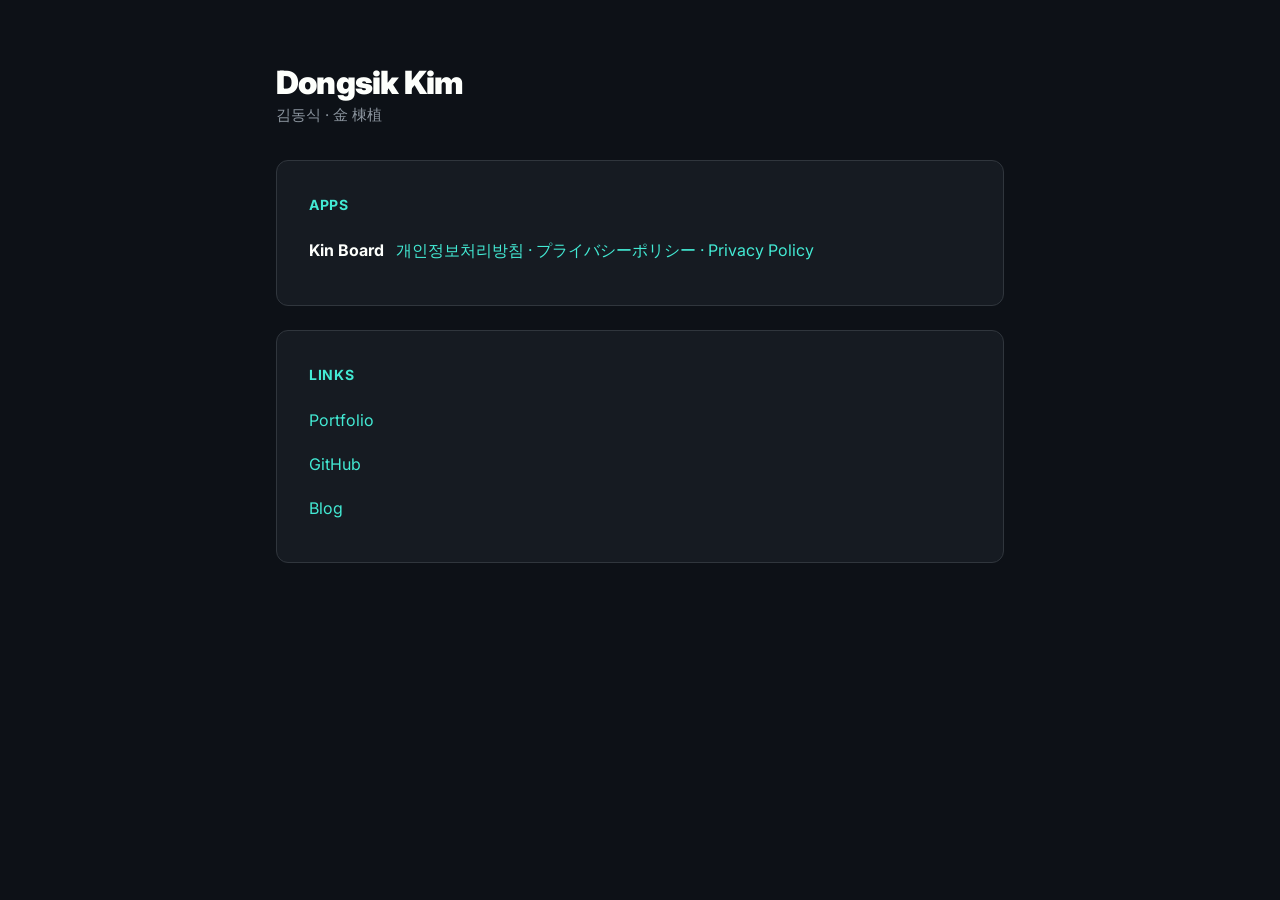
==== commit 63e28163: "refactor: 포트폴리오 복제 제거, 방침 공개에 필요한 소개·방침 페이지만 유지" ====
--- a/index.html
+++ b/index.html
@@ -3,124 +3,39 @@
 <head>
   <meta charset="utf-8">
   <meta name="viewport" content="width=device-width, initial-scale=1">
-  <script>(function(){try{var p=localStorage.getItem('preferred-language');if(p===null){var n=(navigator.language||'').toLowerCase();if(n.indexOf('ko')===0){location.replace('/ko/');}else if(n.indexOf('ja')===0){location.replace('/ja/');}}}catch(e){}})();</script>
-  <title>Dongsik Kim - Cloud Native &amp; Database Expert</title>
-  <meta name="description" content="Cloud Support Engineer at AWS Japan specializing in cloud-native solutions and database technologies. 14 cloud certifications across Azure, AWS, GCP, and Alibaba Cloud.">
-  <meta property="og:title" content="Dongsik Kim - Cloud Native &amp; Database Expert">
-  <meta property="og:type" content="website">
-  <meta property="og:url" content="https://corekin.github.io/">
-  <meta property="og:image" content="https://corekin.github.io/images/profile.webp">
-  <meta property="og:description" content="Cloud Support Engineer at AWS Japan specializing in cloud-native solutions and database technologies.">
+  <title>Dongsik Kim</title>
+  <meta name="description" content="Dongsik Kim — apps and links.">
   <link rel="canonical" href="https://corekin.github.io/">
-  <link rel="alternate" hreflang="en" href="https://corekin.github.io/">
-  <link rel="alternate" hreflang="ja" href="https://corekin.github.io/ja/">
-  <link rel="alternate" hreflang="ko" href="https://corekin.github.io/ko/">
-  <link rel="alternate" hreflang="x-default" href="https://corekin.github.io/">
   <link rel="preconnect" href="https://fonts.googleapis.com">
   <link rel="preconnect" href="https://fonts.gstatic.com" crossorigin>
-  <link rel="stylesheet" href="https://fonts.googleapis.com/css2?family=Inter:wght@400;500;600;700;800;900&amp;display=swap">
-  <link rel="stylesheet" href="https://fonts.googleapis.com/css2?family=Material+Symbols+Outlined:opsz,wght,FILL,GRAD@24,400,0,0&amp;icon_names=article,cloud,cloud_done,cloud_queue,code,database,description,history_edu,language,link,location_on,psychology,router,school,science,settings_suggest,smartphone,stars,sync,translate,verified,web,workspace_premium&amp;display=block">
+  <link rel="stylesheet" href="https://fonts.googleapis.com/css2?family=Inter:wght@400;500;700;900&amp;display=swap">
   <link rel="stylesheet" href="/assets/style.css">
-  <script type="application/ld+json">{"@context": "https://schema.org", "@type": "Person", "name": "Dongsik Kim", "url": "https://corekin.github.io/", "image": "https://corekin.github.io/images/profile.webp", "jobTitle": "Cloud Support Engineer", "worksFor": {"@type": "Organization", "name": "Amazon Web Services Japan G.K."}, "email": "aaaa8757@gmail.com", "sameAs": ["https://www.linkedin.com/in/dongsikk/", "https://github.com/COREkin", "https://kin-archive.tistory.com/"], "knowsAbout": ["Cloud Computing", "AWS", "Azure", "Google Cloud Platform", "Database Administration", "DevOps", "Infrastructure as Code"], "alumniOf": [{"@type": "CollegeOrUniversity", "name": "The University of Tokyo"}, {"@type": "CollegeOrUniversity", "name": "Yokohama National University"}]}</script>
 </head>
-<body id="top">
-<a class="skip-link" href="#main">Skip to content</a>
-<nav class="fixed-nav" aria-label="Main">
-  <div class="nav-container">
-    <a href="#top" class="nav-brand"><span class="material-symbols-outlined" aria-hidden="true">cloud_done</span><span class="brand-name">DONGSIK KIM</span></a>
-    <div class="nav-links"><a class="nav-link" href="#experience">Experience</a><a class="nav-link" href="#education">Education</a><a class="nav-link" href="#skills">Skills</a><a class="nav-link" href="#certifications">Certifications</a><a class="nav-link" href="#languages">Languages</a></div>
-    <div class="nav-actions"><details class="lang-menu"><summary aria-label="Language"><span class="material-symbols-outlined" aria-hidden="true">language</span><span class="lang-code">EN</span></summary><ul class="lang-list"><li><a href="/" hreflang="en" lang="en" data-lang="en" aria-current="page">English</a></li><li><a href="/ja/" hreflang="ja" lang="ja" data-lang="ja">日本語</a></li><li><a href="/ko/" hreflang="ko" lang="ko" data-lang="ko">한국어</a></li></ul></details></div>
+<body>
+<main class="page">
+  <div class="container narrow">
+    <h1 class="page-title">Dongsik Kim</h1>
+    <p class="page-subtitle">김동식 · 金 棟植</p>
+
+    <section class="card" aria-labelledby="apps-title">
+      <h2 class="card-label" id="apps-title">Apps</h2>
+      <ul class="link-list">
+        <li>
+          <span class="item-name">Kin Board</span>
+          <a href="/kinboard/privacy/">개인정보처리방침 · プライバシーポリシー · Privacy Policy</a>
+        </li>
+      </ul>
+    </section>
+
+    <section class="card" aria-labelledby="links-title">
+      <h2 class="card-label" id="links-title">Links</h2>
+      <ul class="link-list">
+        <li><a href="https://d1kzm0j5ocq8o0.cloudfront.net">Portfolio</a></li>
+        <li><a href="https://github.com/COREkin">GitHub</a></li>
+        <li><a href="https://kin-archive.tistory.com">Blog</a></li>
+      </ul>
+    </section>
   </div>
-</nav>
-
-<main id="main">
-  <section class="hero-section" aria-label="Profile">
-    <div class="container">
-      <div class="hero-content">
-        <div class="profile-wrapper">
-          <div class="profile-border-effect" aria-hidden="true"></div>
-          <div class="profile-image-container">
-            <img src="/images/profile.webp" alt="Kim Dongsik Profile" class="profile-image" width="320" height="320" loading="eager">
-          </div>
-        </div>
-        <div class="hero-text">
-          <p class="hero-subtitle">Cloud Native &amp; Database Expert</p>
-          <h1 class="hero-title">Kim Dongsik</h1>
-          <p class="hero-description">Cloud Support Engineer at Amazon Web Services Japan G.K.</p>
-          <div class="hero-actions">
-            <a class="btn btn-primary" href="https://www.linkedin.com/in/dongsikk/" target="_blank" rel="noopener noreferrer"><span class="material-symbols-outlined" aria-hidden="true">link</span>LinkedIn</a>
-            <a class="btn btn-secondary" href="mailto:aaaa8757@gmail.com">Contact Me</a>
-            <div class="location-info"><span class="material-symbols-outlined" aria-hidden="true">location_on</span><span>Tokyo, Japan</span></div>
-          </div>
-        </div>
-      </div>
-    </div>
-  </section>
-
-  <section id="experience" class="section section-alt" aria-labelledby="experience-title">
-    <div class="container">
-      <div class="section-header"><h2 class="section-title" id="experience-title">WORK EXPERIENCE</h2><div class="section-divider"></div></div>
-      <div class="timeline"><div class="timeline-item"><div class="timeline-icon-wrapper"><div class="timeline-icon active"><span class="material-symbols-outlined" aria-hidden="true">cloud</span></div><div class="timeline-line"></div></div><div class="timeline-content"><div class="timeline-header"><h3 class="timeline-title text-primary">Amazon Web Services Japan G.K. — Cloud Support Engineer</h3><span class="timeline-date">07/2023 — Present</span></div><div class="timeline-meta"><p class="timeline-subtitle">Cloud Support Engineer</p><p class="timeline-location"><span class="material-symbols-outlined location-icon" aria-hidden="true">location_on</span>Tokyo, Japan</p></div><ul class="timeline-list"><li><span class="list-marker active" aria-hidden="true">■</span><span>Support AWS Database services including Aurora/RDS MySQL, SQL Server, MariaDB, PostgreSQL, and AWS DMS</span></li><li><span class="list-marker active" aria-hidden="true">■</span><span>Support database tasks like database architecture design, troubleshooting, issue resolution, data migration, and optimization</span></li><li><span class="list-marker active" aria-hidden="true">■</span><span>Specialize in MySQL, SQL Server, and DMS, with experience in MariaDB and PostgreSQL</span></li><li><span class="list-marker active" aria-hidden="true">■</span><span>Assisting customers with cloud-native architecture design</span></li></ul></div></div><div class="timeline-item"><div class="timeline-icon-wrapper"><div class="timeline-icon"><span class="material-symbols-outlined" aria-hidden="true">router</span></div><div class="timeline-line"></div></div><div class="timeline-content"><div class="timeline-header"><h3 class="timeline-title">SoftBank Corp. — DevOps Engineer</h3><span class="timeline-date">04/2022 — 06/2023</span></div><div class="timeline-meta"><p class="timeline-subtitle">DevOps Engineer</p><p class="timeline-location"><span class="material-symbols-outlined location-icon" aria-hidden="true">location_on</span>Tokyo, Japan</p></div><ul class="timeline-list"><li><span class="list-marker" aria-hidden="true">■</span><span>Designed and implemented CI/CD pipelines using GitHub Actions and CircleCI</span></li><li><span class="list-marker" aria-hidden="true">■</span><span>Managed multi-cloud infrastructure across Azure, AWS, and GCP</span></li><li><span class="list-marker" aria-hidden="true">■</span><span>Automated infrastructure provisioning with Terraform</span></li><li><span class="list-marker" aria-hidden="true">■</span><span>Led cloud migration projects for enterprise clients</span></li></ul></div></div></div>
-    </div>
-  </section>
-
-  <section id="education" class="section" aria-labelledby="education-title">
-    <div class="container">
-      <div class="section-header"><h2 class="section-title" id="education-title">EDUCATION</h2><div class="section-divider"></div></div>
-      <div class="grid-2"><article class="card education-card"><div class="education-header"><span class="material-symbols-outlined education-icon" aria-hidden="true">school</span><div class="education-info"><div class="education-title-row"><h3 class="education-institution">The University of Tokyo</h3><span class="education-date">04/2020 — 03/2022</span></div><p class="education-degree">Master of Engineering in Precision Engineering</p><div class="education-meta"><p class="education-grade">Grade: 3.857/4.0</p><p class="education-location"><span class="material-symbols-outlined location-icon" aria-hidden="true">location_on</span>Tokyo, Japan</p></div></div></div><div class="education-research"><span class="research-label">Research:</span><div class="research-lab"><span class="material-symbols-outlined lab-icon" aria-hidden="true">science</span><a class="lab-link" href="https://otalab.race.t.u-tokyo.ac.jp/" target="_blank" rel="noopener noreferrer">Mobile Robotics Laboratory</a></div><p class="research-title">Modeling and Generalizing Causal Relationships in Production Lines for Knowledge Description</p><div class="research-links"><a class="research-link-btn" href="https://otalab.race.t.u-tokyo.ac.jp/wpdir/wp-content/uploads/2022/05/2022_Intro_Japanese_Shirafuji2.pdf" target="_blank" rel="noopener noreferrer"><span class="material-symbols-outlined" aria-hidden="true">description</span><span>Research Details</span></a><a class="research-link-btn" href="/papers/master-thesis.pdf" target="_blank" rel="noopener noreferrer"><span class="material-symbols-outlined" aria-hidden="true">article</span><span>Master&#x27;s Thesis</span></a><a class="research-link-btn" href="/papers/rsj2021.pdf" target="_blank" rel="noopener noreferrer"><span class="material-symbols-outlined" aria-hidden="true">article</span><span>RSJ 2021 Conference Paper</span></a></div><details class="research-more"><summary>Summary &amp; Tech Stack</summary><p class="research-summary">To address the shortage of skilled workers in manufacturing, I formalized the &quot;tacit knowledge&quot; of experts by combining SysML with the mathematical theory of &quot;Lattices.&quot; By modeling the causal relationships between equipment in complex automated production lines, I visualized the process of diagnosing failure causes and provided a framework to quantitatively analyze the differences in cognitive patterns between experts and novices.</p><h4 class="tech-stack-title">Tech Stack</h4><ul class="tech-chips"><li class="tech-chip">SysML (Activity, State Machine, Parametric Diagrams)</li><li class="tech-chip">Lattice Theory, Causal Modeling</li><li class="tech-chip">MATLAB / Python</li><li class="tech-chip">Factory Automation, Fault Detection and Diagnosis</li></ul></details></div></article><article class="card education-card"><div class="education-header"><span class="material-symbols-outlined education-icon" aria-hidden="true">history_edu</span><div class="education-info"><div class="education-title-row"><h3 class="education-institution">Yokohama National University</h3><span class="education-date">04/2016 — 03/2020</span></div><p class="education-degree">Bachelor of Engineering in Mechanical Engineering</p><div class="education-meta"><p class="education-grade">Grade: 3.783/4.5</p><p class="education-location"><span class="material-symbols-outlined location-icon" aria-hidden="true">location_on</span>Yokohama, Japan</p></div></div></div><div class="education-research"><span class="research-label">Research:</span><div class="research-lab"><span class="material-symbols-outlined lab-icon" aria-hidden="true">science</span><a class="lab-link" href="https://iir.ynu.ac.jp/index-j.html" target="_blank" rel="noopener noreferrer">Maeda Laboratory</a></div><p class="research-title">Robot Teaching Support System Using AR Smart Glasses</p><div class="research-links"><a class="research-link-btn" href="/papers/bachelor-thesis.pdf" target="_blank" rel="noopener noreferrer"><span class="material-symbols-outlined" aria-hidden="true">article</span><span>Bachelor&#x27;s Thesis</span></a></div><details class="research-more"><summary>Summary &amp; Tech Stack</summary><p class="research-summary">To address the challenges faced by unskilled workers in &quot;online programming&quot; of industrial robots, I developed a teaching support system using AR (Augmented Reality) smart glasses. By visualizing the robot&#x27;s movable range, joint limits, and distances between poses as 3D models in real-time, the system enables operators to intuitively understand the robot&#x27;s status and perform teaching tasks safely and efficiently.</p><h4 class="tech-stack-title">Tech Stack</h4><ul class="tech-chips"><li class="tech-chip">Unity, Vuforia (AR Implementation)</li><li class="tech-chip">ROS (Robot Operating System)</li><li class="tech-chip">C#, C++</li><li class="tech-chip">SolidWorks (3D Modeling)</li><li class="tech-chip">DENSO COBOTTA, Epson MOVERIO BT-30E</li></ul></details></div><p class="education-scholarship"><span class="material-symbols-outlined scholarship-icon" aria-hidden="true">school</span>Japan-Korea Joint Scholarship Program for Science and Engineering Students (2015 - 2022)</p></article></div>
-    </div>
-  </section>
-
-  <section id="skills" class="section section-alt" aria-labelledby="skills-title">
-    <div class="container">
-      <div class="section-header"><h2 class="section-title" id="skills-title">TECHNICAL SKILLS</h2><div class="section-divider"></div></div>
-      <div class="skills-grid"><article class="card skill-card"><div class="skill-header"><span class="material-symbols-outlined" aria-hidden="true">cloud_queue</span><h3 class="skill-category">Cloud Platforms</h3></div><ul class="skill-tags"><li class="skill-tag">Azure</li><li class="skill-tag">AWS</li><li class="skill-tag">GCP</li></ul></article><article class="card skill-card"><div class="skill-header"><span class="material-symbols-outlined" aria-hidden="true">database</span><h3 class="skill-category">Database</h3></div><ul class="skill-tags"><li class="skill-tag">MySQL</li><li class="skill-tag">Aurora MySQL</li><li class="skill-tag">RDS MySQL</li><li class="skill-tag">SQL Server</li><li class="skill-tag">MariaDB</li><li class="skill-tag">PostgreSQL</li><li class="skill-tag">AWS DMS</li></ul></article><article class="card skill-card"><div class="skill-header"><span class="material-symbols-outlined" aria-hidden="true">code</span><h3 class="skill-category">Programming</h3></div><ul class="skill-tags"><li class="skill-tag">Python</li><li class="skill-tag">TypeScript</li><li class="skill-tag">JavaScript</li><li class="skill-tag">PHP</li></ul></article><article class="card skill-card"><div class="skill-header"><span class="material-symbols-outlined" aria-hidden="true">web</span><h3 class="skill-category">Frontend</h3></div><ul class="skill-tags"><li class="skill-tag">Vue 3</li><li class="skill-tag">Vue.js</li><li class="skill-tag">Nuxt.js</li><li class="skill-tag">WordPress</li></ul></article><article class="card skill-card"><div class="skill-header"><span class="material-symbols-outlined" aria-hidden="true">smartphone</span><h3 class="skill-category">Mobile</h3></div><ul class="skill-tags"><li class="skill-tag">Flutter</li></ul></article><article class="card skill-card"><div class="skill-header"><span class="material-symbols-outlined" aria-hidden="true">sync</span><h3 class="skill-category">CI/CD</h3></div><ul class="skill-tags"><li class="skill-tag">GitHub Actions</li><li class="skill-tag">CircleCI</li></ul></article><article class="card skill-card"><div class="skill-header"><span class="material-symbols-outlined" aria-hidden="true">settings_suggest</span><h3 class="skill-category">Infrastructure as Code</h3></div><ul class="skill-tags"><li class="skill-tag">Terraform</li><li class="skill-tag">AWS CDK</li><li class="skill-tag">CloudFormation</li></ul></article><article class="card skill-card"><div class="skill-header"><span class="material-symbols-outlined" aria-hidden="true">psychology</span><h3 class="skill-category">AI &amp; GenAI</h3></div><ul class="skill-tags"><li class="skill-tag">Amazon Bedrock</li><li class="skill-tag">Kiro AI</li><li class="skill-tag">Prompt Engineering</li><li class="skill-tag">Claude (Anthropic)</li><li class="skill-tag">Stable Diffusion</li></ul></article></div>
-    </div>
-  </section>
-
-  <section id="certifications" class="section" aria-labelledby="certifications-title">
-    <div class="container">
-      <div class="section-header"><h2 class="section-title" id="certifications-title">CERTIFICATIONS</h2><div class="section-divider"></div></div>
-      <div class="grid-3"><article class="card cert-card"><div class="cert-header"><span class="material-symbols-outlined" aria-hidden="true">workspace_premium</span><h3 class="cert-provider">Azure</h3></div><ul class="cert-list"><li>Microsoft Certified - Azure Virtual Desktop Specialty</li><li>Microsoft Certified - Azure Solutions Architect Expert</li><li>Microsoft Certified - DevOps Engineer Expert</li><li>Microsoft Certified - Azure Administrator Associate</li><li>Microsoft Certified - Azure Developer Associate</li><li>Microsoft Certified - Azure Fundamentals</li><li>Microsoft Certified - Azure AI Fundamentals</li><li>Microsoft Certified - Azure Data Fundamentals</li></ul></article><article class="card cert-card"><div class="cert-header"><span class="material-symbols-outlined" aria-hidden="true">verified</span><h3 class="cert-provider">AWS</h3></div><ul class="cert-list"><li>AWS Certified Cloud Practitioner</li></ul></article><article class="card cert-card"><div class="cert-header"><span class="material-symbols-outlined" aria-hidden="true">stars</span><h3 class="cert-provider">GCP</h3></div><ul class="cert-list"><li>Google Cloud Associate Cloud Engineer</li><li>Google Cloud Digital Leader</li></ul></article><article class="card cert-card"><div class="cert-header"><span class="material-symbols-outlined" aria-hidden="true">stars</span><h3 class="cert-provider">Alibaba</h3></div><ul class="cert-list"><li>ACA Cloud Computing Certification</li></ul></article><article class="card cert-card"><div class="cert-header"><span class="material-symbols-outlined" aria-hidden="true">stars</span><h3 class="cert-provider">Specialty</h3></div><ul class="cert-list"><li>IPA Applied Information Technology Engineer</li></ul></article><article class="card cert-card"><div class="cert-header"><span class="material-symbols-outlined" aria-hidden="true">translate</span><h3 class="cert-provider">Language</h3></div><ul class="cert-list"><li>JLPT N1 (2013.12)</li><li>TOEIC 880 (2020.12)</li></ul></article></div>
-    </div>
-  </section>
-
-  <section id="languages" class="section section-alt" aria-labelledby="languages-title">
-    <div class="container">
-      <div class="section-header"><h2 class="section-title" id="languages-title">LANGUAGES</h2><div class="section-divider"></div></div>
-      <div class="grid-3"><article class="card language-card"><div class="language-flag" aria-hidden="true">🇰🇷</div><h3 class="language-name">Korean</h3><p class="language-level">Native</p></article><article class="card language-card"><div class="language-flag" aria-hidden="true">🇯🇵</div><h3 class="language-name">Japanese</h3><p class="language-level">Fluent</p><p class="language-cert">JLPT N1 (2013.12)</p></article><article class="card language-card"><div class="language-flag" aria-hidden="true">🇺🇸</div><h3 class="language-name">English</h3><p class="language-level">Business Level</p><p class="language-cert">TOEIC 880 (2020.12)</p></article></div>
-    </div>
-  </section>
 </main>
-
-<footer class="footer">
-  <div class="container">
-    <div class="footer-top">
-      <div>
-        <div class="footer-brand"><span class="material-symbols-outlined" aria-hidden="true">cloud_done</span><span class="brand-name">DONGSIK KIM</span></div>
-        <p class="footer-copy">© 2026 Dongsik Kim. All rights reserved.</p>
-      </div>
-      <div class="footer-built"><span class="footer-label">Built with</span><span class="footer-tech">GitHub Pages · HTML/CSS · Kiro AI</span></div>
-    </div>
-    <div class="footer-columns">
-      <nav class="footer-col" aria-labelledby="f-sitemap"><span class="footer-label" id="f-sitemap">Sitemap</span><ul><li><a href="#experience">Experience</a></li><li><a href="#education">Education</a></li><li><a href="#skills">Skills</a></li><li><a href="#certifications">Certifications</a></li></ul></nav>
-      <nav class="footer-col" aria-labelledby="f-resources"><span class="footer-label" id="f-resources">Resources</span><ul>
-        <li><a href="https://kin-archive.tistory.com/" target="_blank" rel="noopener noreferrer">Blog (Korean)</a></li>
-        <li><a href="https://github.com/COREkin" target="_blank" rel="noopener noreferrer">GitHub</a></li>
-        <li><a href="https://www.linkedin.com/in/dongsikk/" target="_blank" rel="noopener noreferrer">LinkedIn</a></li>
-        <li><a href="mailto:aaaa8757@gmail.com">Email</a></li>
-      </ul></nav>
-      <nav class="footer-col" aria-labelledby="f-apps"><span class="footer-label" id="f-apps">Apps</span><ul>
-        <li><a href="/kinboard/privacy/#en">Kin Board Privacy Policy</a></li>
-      </ul></nav>
-    </div>
-  </div>
-</footer>
-<script>
-  // 언어 메뉴에서 고른 언어를 기억해 루트 자동 이동을 멈춘다.
-  document.querySelectorAll('[data-lang]').forEach(function (a) {
-    a.addEventListener('click', function () { try { localStorage.setItem('preferred-language', a.dataset.lang); } catch (e) {} });
-  });
-</script>
 </body>
 </html>
--- a/assets/style.css
+++ b/assets/style.css
@@ -1,345 +1,63 @@
-/* corekin.github.io 공통 스타일. MyPortfolio(Cybernetic Minimalism, 다크 전용)의 토큰·컴포넌트를 정적 HTML로 옮긴 것. */
+/* corekin.github.io 공통 스타일. 색·폰트는 포트폴리오(MyPortfolio)와 맞춘다. */
 :root {
-  --bg-primary: #0D1117;
-  --bg-secondary: #161B22;
-  --bg-alt: #0b0e14;
-  --color-primary: #43EAD4;
-  --color-accent: #FDFFFC;
-  --text-primary: #FDFFFC;
-  --text-secondary: #8B949E;
-  --text-tertiary: #6E7681;
-  --glow-primary: rgba(67, 234, 212, 0.4);
-  --primary-05: rgba(67, 234, 212, 0.05);
-  --primary-10: rgba(67, 234, 212, 0.1);
-  --primary-30: rgba(67, 234, 212, 0.3);
-  --card-dark: #161B22;
-  --border-dark: #30363D;
+  --bg: #0D1117;
+  --card: #161B22;
+  --border: #30363D;
+  --primary: #43EAD4;
+  --text: #FDFFFC;
+  --text-2: #8B949E;
+  --text-3: #6E7681;
   color-scheme: dark;
 }
 
 * { margin: 0; padding: 0; box-sizing: border-box; }
 
-html { scroll-behavior: smooth; -webkit-text-size-adjust: 100%; }
-
 body {
-  font-family: 'Inter', -apple-system, BlinkMacSystemFont, 'Segoe UI', 'Roboto', 'Apple SD Gothic Neo', 'Noto Sans KR',
-    'Hiragino Sans', 'Noto Sans JP', 'Helvetica Neue', sans-serif;
+  font-family: 'Inter', -apple-system, BlinkMacSystemFont, 'Segoe UI', 'Apple SD Gothic Neo', 'Noto Sans KR',
+    'Hiragino Sans', 'Noto Sans JP', sans-serif;
   -webkit-font-smoothing: antialiased;
-  -moz-osx-font-smoothing: grayscale;
-  background-color: var(--bg-primary);
-  color: var(--text-primary);
-  min-height: 100vh;
+  background: var(--bg);
+  color: var(--text);
   font-size: 16px;
   line-height: 1.7;
 }
 
-.material-symbols-outlined {
-  font-family: 'Material Symbols Outlined';
-  font-weight: normal;
-  font-style: normal;
-  font-size: 24px;
-  line-height: 1;
-  letter-spacing: normal;
-  text-transform: none;
-  display: inline-block;
-  white-space: nowrap;
-  word-wrap: normal;
-  direction: ltr;
-  -webkit-font-feature-settings: 'liga';
-  font-feature-settings: 'liga';
-  -webkit-font-smoothing: antialiased;
-  /* 폰트가 로드되기 전 리거처 문자열이 레이아웃을 밀지 않게 한다 */
-  overflow: hidden;
-  flex-shrink: 0;
-}
+a { color: var(--primary); text-decoration: none; }
+a:hover { text-decoration: underline; text-underline-offset: 0.2em; }
+a:focus-visible { outline: 2px solid var(--primary); outline-offset: 2px; border-radius: 4px; }
 
-a, button { transition: all 0.3s ease; }
+.container { max-width: 48rem; margin: 0 auto; padding: 0 1.25rem; }
+.page { padding: 4rem 0; }
 
-a { color: var(--color-primary); text-decoration: none; }
-a:hover { color: var(--color-primary); text-shadow: 0 0 10px var(--glow-primary); }
-a:focus-visible, summary:focus-visible { outline: 2px solid var(--color-primary); outline-offset: 2px; border-radius: 4px; }
+.page-title { font-size: 2rem; font-weight: 900; letter-spacing: -0.025em; line-height: 1.2; }
+.page-subtitle { color: var(--text-2); font-size: 0.9375rem; margin-bottom: 2rem; }
 
-@media (prefers-reduced-motion: reduce) {
-  *, *::before, *::after {
-    animation-duration: 0.01ms !important;
-    animation-iteration-count: 1 !important;
-    transition-duration: 0.01ms !important;
-    scroll-behavior: auto !important;
-  }
-}
+.card { background: var(--card); border: 1px solid var(--border); border-radius: 0.75rem; padding: 1.5rem; margin-bottom: 1.5rem; }
+@media (min-width: 768px) { .card { padding: 2rem; } }
+.card-label { font-size: 0.875rem; font-weight: 700; text-transform: uppercase; letter-spacing: 0.05em; color: var(--primary); margin-bottom: 0.75rem; }
 
-.container { width: 100%; max-width: 1152px; margin: 0 auto; padding: 16px; }
+.link-list { list-style: none; }
+.link-list li { display: flex; flex-wrap: wrap; gap: 0 0.75rem; align-items: center; min-height: 44px; }
+.link-list a { display: inline-flex; align-items: center; min-height: 44px; }
+.item-name { font-weight: 700; }
 
-.skip-link {
-  position: absolute; left: -9999px; top: 0; z-index: 100;
-  background: var(--color-primary); color: var(--bg-primary); padding: 0.5rem 1rem; font-weight: 700;
-}
-.skip-link:focus { left: 1rem; top: 0.5rem; }
-
-/* ---------- Nav ---------- */
-.fixed-nav {
-  position: fixed; top: 0; left: 0; right: 0; z-index: 50;
-  background-color: rgba(13, 17, 23, 0.9);
-  -webkit-backdrop-filter: blur(12px);
-  backdrop-filter: blur(12px);
-  border-bottom: 1px solid var(--border-dark);
-}
-.nav-container {
-  max-width: 1152px; margin: 0 auto; height: 4rem;
-  display: flex; align-items: center; justify-content: space-between; padding: 0 1.5rem;
-}
-.nav-brand { display: flex; align-items: center; gap: 0.5rem; color: inherit; height: 100%; }
-.nav-brand:hover { opacity: 0.8; color: inherit; text-shadow: none; }
-.nav-brand .material-symbols-outlined { color: var(--color-primary); font-size: 1.5rem; }
-.brand-name { font-weight: 700; font-size: 1.125rem; letter-spacing: -0.025em; }
-.nav-links { display: none; align-items: center; gap: 2rem; height: 100%; }
-@media (min-width: 960px) { .nav-links { display: flex; } }
-.nav-link {
-  font-size: 0.875rem; font-weight: 500; color: var(--text-primary);
-  display: flex; align-items: center; height: 100%; position: relative;
-}
-.nav-link:hover { color: var(--color-primary); text-shadow: none; }
-.nav-actions { display: flex; align-items: center; gap: 1rem; height: 100%; }
-
-/* 언어 선택: <details> 드롭다운 (JS 없이 동작) */
-.lang-menu { position: relative; }
-.lang-menu summary {
-  list-style: none; cursor: pointer;
-  display: flex; align-items: center; gap: 0.25rem; min-height: 44px;
-  background-color: var(--card-dark); border: 1px solid var(--border-dark); border-radius: 0.25rem;
-  padding: 0.375rem 0.75rem; color: var(--text-primary);
-}
-.lang-menu summary::-webkit-details-marker { display: none; }
-.lang-menu summary:hover { background-color: var(--border-dark); }
-.lang-menu summary .material-symbols-outlined { font-size: 1.25rem; }
-.lang-code { font-size: 0.75rem; font-weight: 700; letter-spacing: 0.05em; }
-.lang-list {
-  position: absolute; right: 0; top: calc(100% + 0.25rem); min-width: 9rem; list-style: none;
-  background-color: var(--card-dark); border: 1px solid var(--border-dark); border-radius: 0.375rem; padding: 0.25rem 0;
-}
-.lang-list a {
-  display: flex; align-items: center; min-height: 44px; padding: 0 1rem; color: var(--text-primary); font-size: 0.9375rem;
-}
-.lang-list a:hover, .lang-list a[aria-current="page"] { background-color: var(--border-dark); color: var(--color-primary); text-shadow: none; }
-
-main { padding-top: 4rem; display: block; }
-
-/* ---------- Hero ---------- */
-.hero-section { padding: 5rem 0 8rem; }
-.hero-content { display: flex; flex-direction: column; align-items: center; gap: 3rem; }
-@media (min-width: 768px) { .hero-content { flex-direction: row; gap: 4rem; } }
-@media (min-width: 960px) { .hero-content { gap: 6rem; } }
-.profile-wrapper { position: relative; flex-shrink: 0; }
-.profile-border-effect {
-  position: absolute; inset: 0; border: 2px solid var(--color-primary); border-radius: 0.75rem;
-  transform: translate(1rem, 1rem); z-index: 0; display: none;
-}
-@media (min-width: 768px) { .profile-border-effect { display: block; } }
-.profile-image-container {
-  width: 16rem; height: 16rem; background-color: var(--card-dark); border-radius: 0.75rem;
-  overflow: hidden; border: 1px solid var(--border-dark); position: relative; z-index: 10;
-}
-@media (min-width: 960px) { .profile-image-container { width: 20rem; height: 20rem; } }
-.profile-image { width: 100%; height: 100%; object-fit: cover; display: block; transition: transform 0.3s ease; }
-.profile-image:hover { transform: scale(1.02); }
-.hero-text { flex: 1; text-align: center; }
-@media (min-width: 768px) { .hero-text { text-align: left; } }
-.hero-subtitle {
-  color: var(--color-primary); font-weight: 700; letter-spacing: 0.1em; text-transform: uppercase;
-  font-size: 1rem; margin-bottom: 1rem;
-}
-@media (min-width: 960px) { .hero-subtitle { font-size: 1.125rem; } }
-.hero-title {
-  font-size: 2.5rem; font-weight: 700; margin-bottom: 1.5rem; letter-spacing: 0.05em;
-  line-height: 1.2; word-spacing: 0.2em; color: var(--color-accent);
-}
-@media (min-width: 960px) { .hero-title { font-size: 5.5rem; line-height: 1.3; word-spacing: 0.3em; } }
-.hero-description { font-size: 1.125rem; color: var(--text-secondary); max-width: 42rem; line-height: 1.625; margin-bottom: 2.5rem; }
-@media (min-width: 960px) { .hero-description { font-size: 1.25rem; } }
-.hero-actions { display: flex; flex-wrap: wrap; justify-content: center; gap: 0.75rem; align-items: center; }
-@media (min-width: 768px) { .hero-actions { justify-content: flex-start; } }
-@media (min-width: 960px) { .hero-actions { gap: 1rem; } }
-.btn {
-  display: inline-flex; align-items: center; justify-content: center; gap: 0.5rem;
-  min-width: 140px; min-height: 44px; padding: 0 0.625rem; border-radius: 8px;
-  font-size: 1rem; font-weight: 700; letter-spacing: 0.089em; text-transform: uppercase;
-  flex: 1 1 auto;
-}
-@media (min-width: 600px) { .btn { flex: 0 1 auto; } }
-.btn .material-symbols-outlined { font-size: 1.25rem; }
-.btn-primary { background-color: var(--color-primary); color: var(--bg-primary); }
-.btn-primary:hover { color: var(--bg-primary); filter: brightness(1.1); box-shadow: 0 0 20px var(--glow-primary); text-shadow: none; }
-.btn-secondary { background-color: var(--card-dark); border: 1px solid var(--border-dark); color: var(--text-primary); }
-.btn-secondary:hover { background-color: var(--border-dark); color: var(--text-primary); text-shadow: none; }
-.location-info { display: flex; align-items: center; gap: 0.5rem; color: var(--text-secondary); font-size: 1.125rem; padding: 0.5rem 1rem; }
-.location-info .material-symbols-outlined { color: var(--color-primary); font-size: 1.5rem; }
-
-/* ---------- Section 공통 ---------- */
-.section { padding: 0.75rem 0 1.5rem; scroll-margin-top: 5rem; }
-@media (min-width: 960px) { .section { padding: 1rem 0 2rem; } }
-.section-alt { background-color: var(--bg-alt); }
-.section-header { display: flex; align-items: center; gap: 1rem; margin-bottom: 2rem; }
-@media (min-width: 960px) { .section-header { margin-bottom: 3rem; } }
-.section-title { font-size: 1.875rem; font-weight: 900; letter-spacing: -0.025em; text-transform: uppercase; line-height: 1.3; }
-.section-divider { flex: 1; height: 1px; background-color: var(--border-dark); }
-
-.card {
-  background-color: var(--card-dark); border: 1px solid var(--border-dark); border-radius: 0.75rem;
-  transition: border-color 0.3s ease, transform 0.3s ease;
-}
-.card:hover { border-color: var(--color-primary); transform: translateY(-2px); }
-
-/* ---------- Experience ---------- */
-.timeline-item { display: flex; gap: 1rem; }
-@media (min-width: 960px) { .timeline-item { gap: 2rem; } }
-.timeline-icon-wrapper { display: flex; flex-direction: column; align-items: center; flex-shrink: 0; }
-.timeline-icon {
-  width: 2rem; height: 2rem; border-radius: 50%; display: flex; align-items: center; justify-content: center;
-  background-color: var(--card-dark); border: 1px solid var(--border-dark); color: var(--text-secondary);
-}
-.timeline-icon .material-symbols-outlined { font-size: 1rem; }
-@media (min-width: 960px) {
-  .timeline-icon { width: 2.5rem; height: 2.5rem; }
-  .timeline-icon .material-symbols-outlined { font-size: 1.25rem; }
-}
-.timeline-icon.active { border-color: var(--color-primary); color: var(--color-primary); }
-.timeline-line { flex: 1; width: 1px; background-color: var(--border-dark); margin-top: 0.5rem; }
-@media (min-width: 960px) { .timeline-line { width: 2px; } }
-.timeline-item:last-child .timeline-line { background-color: transparent; }
-.timeline-content { flex: 1; padding-bottom: 4rem; min-width: 0; }
-.timeline-header { display: flex; flex-direction: column; gap: 0.25rem; margin-bottom: 0.5rem; }
-@media (min-width: 960px) { .timeline-header { flex-direction: row; justify-content: space-between; align-items: baseline; } }
-.timeline-title { font-size: 1.25rem; font-weight: 700; line-height: 1.4; }
-.timeline-title.text-primary { color: var(--color-primary); }
-.timeline-date { font-size: 0.9375rem; font-weight: 500; color: var(--text-secondary); white-space: nowrap; }
-.timeline-meta { display: flex; flex-wrap: wrap; gap: 0.25rem 1rem; margin-bottom: 1rem; font-size: 0.875rem; color: var(--text-secondary); }
-.timeline-subtitle { font-weight: 600; }
-.timeline-location { display: flex; align-items: center; gap: 0.25rem; }
-.location-icon { font-size: 1rem !important; }
-.timeline-list { list-style: none; display: flex; flex-direction: column; gap: 1rem; }
-.timeline-list li { display: flex; gap: 0.75rem; color: var(--text-secondary); line-height: 1.7; }
-.list-marker { font-size: 0.75rem; color: var(--text-tertiary); line-height: 2.2; flex-shrink: 0; }
-.list-marker.active { color: var(--color-primary); }
-
-/* ---------- Education ---------- */
-.grid-2, .grid-3 { display: grid; grid-template-columns: 1fr; gap: 2rem; }
-@media (min-width: 960px) { .grid-2 { grid-template-columns: repeat(2, 1fr); } .grid-3 { grid-template-columns: repeat(3, 1fr); } }
-.education-card { padding: 1.5rem; display: flex; flex-direction: column; gap: 1.25rem; }
-@media (min-width: 960px) { .education-card { padding: 2rem; } }
-.education-header { display: flex; gap: 1rem; }
-.education-icon { color: var(--color-primary); font-size: 2.5rem; }
-@media (min-width: 960px) { .education-icon { font-size: 3rem; } }
-.education-info { flex: 1; min-width: 0; }
-.education-title-row { display: flex; flex-wrap: wrap; justify-content: space-between; align-items: baseline; gap: 0.25rem 1rem; }
-.education-institution { font-size: 1.25rem; font-weight: 700; line-height: 1.4; }
-.education-date { font-size: 0.875rem; color: var(--text-secondary); white-space: nowrap; }
-.education-degree { color: var(--color-primary); font-size: 0.875rem; font-weight: 500; margin-top: 0.25rem; }
-.education-meta { display: flex; flex-wrap: wrap; gap: 0.25rem 1rem; margin-top: 0.25rem; font-size: 0.875rem; color: var(--text-secondary); }
-.education-grade { font-weight: 600; }
-.education-location { display: flex; align-items: center; gap: 0.25rem; }
-.research-label { display: block; font-size: 0.75rem; font-weight: 700; text-transform: uppercase; letter-spacing: 0.05em; color: var(--color-primary); margin-bottom: 0.5rem; }
-.research-lab { display: flex; align-items: center; gap: 0.5rem; }
-.lab-icon { color: var(--color-primary); font-size: 1.25rem; }
-.lab-link { font-size: 0.875rem; font-weight: 600; }
-.research-title { font-size: 0.875rem; color: var(--text-secondary); margin-top: 0.25rem; }
-.research-links { display: flex; flex-wrap: wrap; gap: 0.5rem; margin-top: 0.75rem; }
-.research-link-btn {
-  display: inline-flex; align-items: center; gap: 0.375rem; min-height: 36px;
-  background-color: var(--primary-10); border: 1px solid var(--color-primary); border-radius: 0.375rem;
-  padding: 0.375rem 0.75rem; font-size: 0.75rem; font-weight: 600;
-}
-.research-link-btn .material-symbols-outlined { font-size: 1rem; }
-.research-link-btn:hover { background-color: rgba(67, 234, 212, 0.2); }
-.research-more { margin-top: 0.75rem; }
-.research-more summary {
-  cursor: pointer; display: inline-flex; align-items: center; min-height: 36px;
-  font-size: 0.8125rem; font-weight: 600; color: var(--color-primary); list-style: none;
-}
-.research-more summary::-webkit-details-marker { display: none; }
-.research-more summary::before { content: '+'; display: inline-block; width: 1rem; font-weight: 700; }
-.research-more[open] summary::before { content: '−'; }
-.research-summary { font-size: 0.875rem; color: var(--text-secondary); margin: 0.5rem 0 0.75rem; }
-.tech-stack-title { font-size: 0.75rem; font-weight: 700; text-transform: uppercase; letter-spacing: 0.05em; color: var(--color-primary); margin-bottom: 0.5rem; }
-.tech-chips { display: flex; flex-wrap: wrap; gap: 0.5rem; list-style: none; }
-.tech-chip { background-color: var(--primary-10); border: 1px solid var(--primary-30); border-radius: 0.25rem; padding: 0.25rem 0.625rem; font-size: 0.75rem; }
-.education-scholarship {
-  display: flex; align-items: center; gap: 0.5rem;
-  background-color: var(--primary-10); border-left: 2px solid var(--color-primary); border-radius: 0.375rem;
-  padding: 0.5rem 0.75rem; font-size: 0.8rem;
-}
-.scholarship-icon { color: var(--color-primary); font-size: 1.125rem; }
-
-/* ---------- Skills ---------- */
-.skills-grid { display: grid; grid-template-columns: 1fr; gap: 1.5rem; }
-@media (min-width: 600px) { .skills-grid { grid-template-columns: repeat(2, 1fr); } }
-@media (min-width: 960px) { .skills-grid { grid-template-columns: repeat(3, 1fr); } }
-.skill-card { border-radius: 0.5rem; padding: 1.25rem; }
-@media (min-width: 960px) { .skill-card { padding: 1.5rem; } }
-.skill-header { display: flex; align-items: center; gap: 0.75rem; margin-bottom: 1rem; }
-.skill-header .material-symbols-outlined { color: var(--color-primary); font-size: 1.5rem; }
-.skill-category { font-size: 1.125rem; font-weight: 700; }
-.skill-tags { display: flex; flex-wrap: wrap; gap: 0.5rem; list-style: none; }
-.skill-tag { background-color: var(--border-dark); border-radius: 0.25rem; padding: 0.375rem 0.75rem; font-size: 0.8125rem; font-weight: 600; }
-@media (min-width: 960px) { .skill-tag { padding: 0.5rem 1rem; font-size: 0.875rem; } }
-
-/* ---------- Certifications ---------- */
-.cert-card { padding: 2rem; overflow: hidden; }
-.cert-header { display: flex; align-items: center; gap: 1rem; margin-bottom: 1.25rem; }
-.cert-header .material-symbols-outlined { color: var(--color-primary); font-size: 2.5rem; }
-.cert-provider { font-size: 1.25rem; font-weight: 700; }
-.cert-list { list-style: none; display: flex; flex-direction: column; gap: 0.5rem; }
-.cert-list li { font-size: 0.9375rem; color: var(--text-secondary); line-height: 1.5; }
-.cert-list li::before { content: '• '; color: var(--color-primary); }
-
-/* ---------- Languages ---------- */
-.language-card { text-align: center; padding: 1.5rem; }
-.language-flag { font-size: 3rem; line-height: 1.2; margin-bottom: 0.5rem; }
-.language-name { font-size: 1.25rem; font-weight: 700; }
-.language-level { font-size: 0.875rem; color: var(--text-secondary); }
-.language-cert { font-size: 0.875rem; font-weight: 500; color: var(--color-primary); margin-top: 0.25rem; }
-
-/* ---------- Footer ---------- */
-.footer { background-color: var(--card-dark); border-top: 1px solid var(--border-dark); padding: 3rem 0; margin-top: 2rem; }
-.footer-top { display: flex; flex-direction: column; gap: 1.5rem; padding-bottom: 2rem; }
-@media (min-width: 960px) { .footer-top { flex-direction: row; justify-content: space-between; align-items: center; } }
-.footer-brand { display: flex; align-items: center; gap: 0.5rem; margin-bottom: 0.25rem; }
-.footer-brand .material-symbols-outlined { color: var(--color-primary); font-size: 1.25rem; }
-.footer-copy { color: var(--text-tertiary); font-size: 0.9375rem; }
-.footer-home { color: var(--text-primary); }
-.footer-home:hover { color: var(--color-primary); }
-.footer-built { display: flex; flex-direction: column; gap: 0.25rem; }
-.footer-label { font-size: 0.625rem; font-weight: 700; letter-spacing: 0.1em; text-transform: uppercase; color: var(--text-tertiary); }
-.footer-tech { font-size: 0.75rem; font-weight: 500; color: var(--text-secondary); }
-.footer-columns { display: flex; flex-wrap: wrap; gap: 2rem 3rem; padding-top: 2rem; border-top: 1px solid var(--border-dark); }
-@media (min-width: 768px) { .footer-columns { gap: 6rem; } }
-.footer-col ul { list-style: none; display: flex; flex-direction: column; gap: 0.25rem; margin-top: 0.75rem; }
-.footer-col a { display: inline-flex; align-items: center; min-height: 36px; font-size: 0.9375rem; color: var(--text-secondary); }
-.footer-col a:hover { color: var(--color-primary); }
-
-/* ---------- Privacy policy ---------- */
-.policy { padding: 7rem 0 4rem; }
-.policy-container { max-width: 48rem; }
+/* 개인정보처리방침 */
 .policy-header { display: flex; align-items: center; gap: 1.25rem; margin-bottom: 2rem; }
 .policy-header img { width: 4rem; height: 4rem; border-radius: 0.875rem; flex-shrink: 0; }
-.policy-title { font-size: 2rem; font-weight: 900; letter-spacing: -0.025em; line-height: 1.2; }
-.policy-subtitle { color: var(--text-secondary); font-size: 0.9375rem; }
-.policy-langs { display: flex; flex-wrap: wrap; gap: 0.5rem; list-style: none; margin-bottom: 2rem; }
-.policy-langs a {
+.policy-header .page-subtitle { margin-bottom: 0; }
+.lang-nav { display: flex; flex-wrap: wrap; gap: 0.5rem; list-style: none; margin-bottom: 2rem; }
+.lang-nav a {
   display: inline-flex; align-items: center; min-height: 44px; padding: 0 1rem;
-  background-color: var(--card-dark); border: 1px solid var(--border-dark); border-radius: 0.375rem;
-  color: var(--text-primary); font-size: 0.875rem; font-weight: 600;
+  background: var(--card); border: 1px solid var(--border); border-radius: 0.375rem;
+  color: var(--text); font-size: 0.875rem; font-weight: 500;
 }
-.policy-langs a:hover { border-color: var(--color-primary); color: var(--color-primary); text-shadow: none; }
-.policy-card { padding: 1.5rem; margin-bottom: 2rem; scroll-margin-top: 5rem; }
-@media (min-width: 960px) { .policy-card { padding: 2rem; } }
-.policy-card:hover { transform: none; border-color: var(--border-dark); }
-.policy-card h2 { font-size: 1.5rem; font-weight: 900; letter-spacing: -0.025em; margin-bottom: 0.25rem; }
-.policy-card h3 {
-  font-size: 0.875rem; font-weight: 700; text-transform: uppercase; letter-spacing: 0.05em;
-  color: var(--color-primary); margin: 1.75rem 0 0.5rem;
-}
-.policy-card p, .policy-card li { color: var(--text-secondary); }
-.policy-card p { margin-bottom: 0.5rem; }
-.policy-card ul { padding-left: 1.25rem; }
-.policy-date { font-size: 0.875rem; color: var(--text-tertiary); margin-bottom: 1rem !important; }
-code { font-size: 0.9em; background-color: var(--primary-10); border: 1px solid var(--primary-30); padding: 0.05em 0.35em; border-radius: 0.25rem; color: var(--text-primary); }
+.lang-nav a:hover { border-color: var(--primary); color: var(--primary); text-decoration: none; }
+.policy h2 { font-size: 1.5rem; font-weight: 900; letter-spacing: -0.025em; }
+.policy h3 { font-size: 0.875rem; font-weight: 700; text-transform: uppercase; letter-spacing: 0.05em; color: var(--primary); margin: 1.75rem 0 0.5rem; }
+.policy p, .policy li { color: var(--text-2); }
+.policy p { margin-bottom: 0.5rem; }
+.policy section ul { padding-left: 1.25rem; }
+.policy-date { font-size: 0.875rem; color: var(--text-3) !important; margin-bottom: 1rem !important; }
+code { font-size: 0.9em; background: rgba(67, 234, 212, 0.1); padding: 0.05em 0.35em; border-radius: 0.25rem; color: var(--text); }
+
+footer { color: var(--text-3); font-size: 0.875rem; }
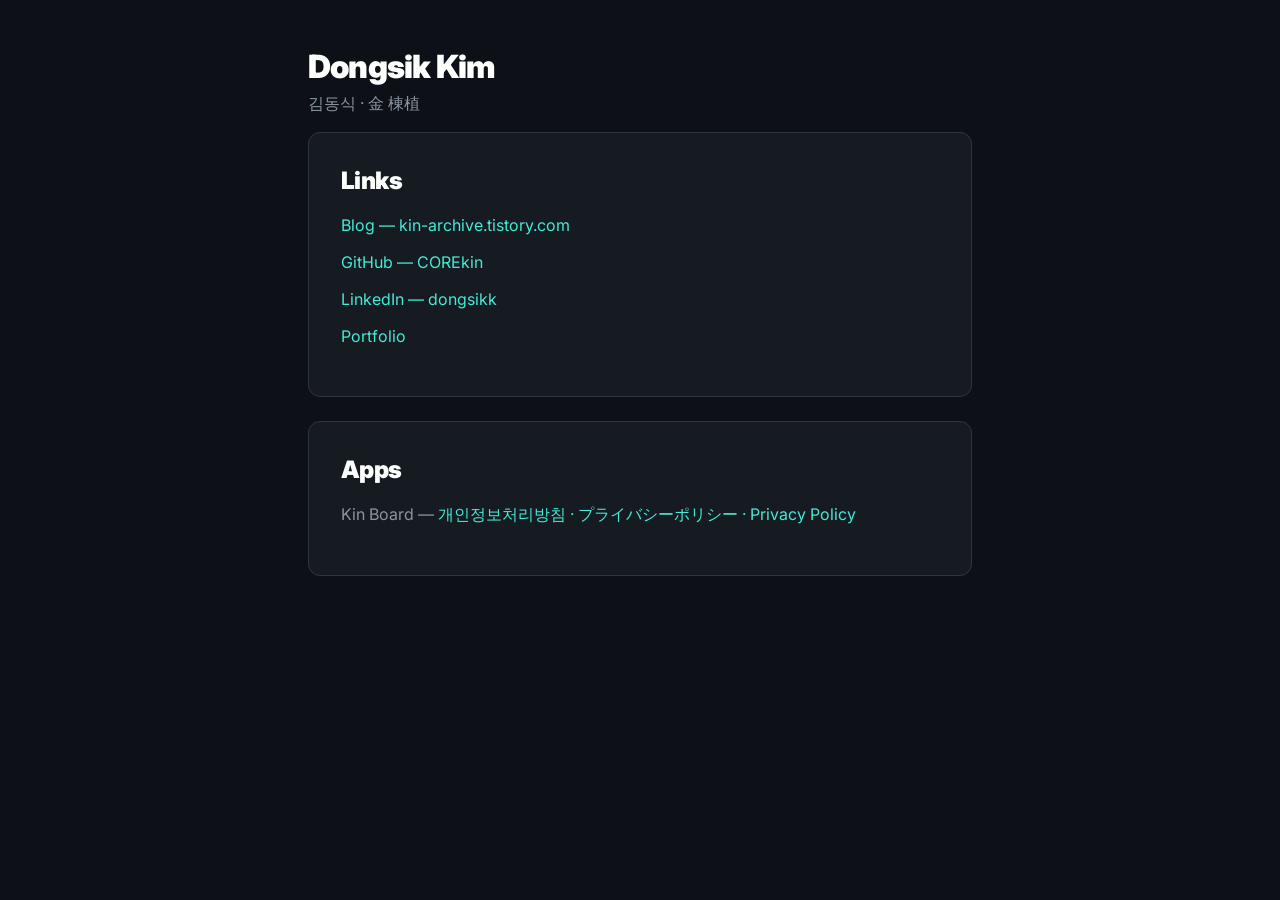
==== commit aa51416d: "style: 첫 버전 내용 유지, 포트폴리오 색·폰트로 디자인만 변경" ====
--- a/index.html
+++ b/index.html
@@ -1,41 +1,36 @@
 <!doctype html>
-<html lang="en">
+<html lang="ko">
 <head>
   <meta charset="utf-8">
   <meta name="viewport" content="width=device-width, initial-scale=1">
-  <title>Dongsik Kim</title>
-  <meta name="description" content="Dongsik Kim — apps and links.">
-  <link rel="canonical" href="https://corekin.github.io/">
+  <title>Dongsik Kim (김동식 · 金 棟植)</title>
+  <meta name="description" content="Dongsik Kim — Cloud Support Engineer. Blog, GitHub, LinkedIn, portfolio, and apps.">
   <link rel="preconnect" href="https://fonts.googleapis.com">
   <link rel="preconnect" href="https://fonts.gstatic.com" crossorigin>
   <link rel="stylesheet" href="https://fonts.googleapis.com/css2?family=Inter:wght@400;500;700;900&amp;display=swap">
-  <link rel="stylesheet" href="/assets/style.css">
+  <link rel="stylesheet" href="assets/style.css">
 </head>
 <body>
-<main class="page">
-  <div class="container narrow">
-    <h1 class="page-title">Dongsik Kim</h1>
-    <p class="page-subtitle">김동식 · 金 棟植</p>
+<main>
+  <h1>Dongsik Kim</h1>
+  <p class="muted">김동식 · 金 棟植</p>
 
-    <section class="card" aria-labelledby="apps-title">
-      <h2 class="card-label" id="apps-title">Apps</h2>
-      <ul class="link-list">
-        <li>
-          <span class="item-name">Kin Board</span>
-          <a href="/kinboard/privacy/">개인정보처리방침 · プライバシーポリシー · Privacy Policy</a>
-        </li>
-      </ul>
-    </section>
+  <section class="card" aria-labelledby="links-title">
+    <h2 id="links-title">Links</h2>
+    <ul class="links">
+      <li><a href="https://kin-archive.tistory.com">Blog — kin-archive.tistory.com</a></li>
+      <li><a href="https://github.com/COREkin">GitHub — COREkin</a></li>
+      <li><a href="https://www.linkedin.com/in/dongsikk/">LinkedIn — dongsikk</a></li>
+      <li><a href="https://d1kzm0j5ocq8o0.cloudfront.net">Portfolio</a></li>
+    </ul>
+  </section>
 
-    <section class="card" aria-labelledby="links-title">
-      <h2 class="card-label" id="links-title">Links</h2>
-      <ul class="link-list">
-        <li><a href="https://d1kzm0j5ocq8o0.cloudfront.net">Portfolio</a></li>
-        <li><a href="https://github.com/COREkin">GitHub</a></li>
-        <li><a href="https://kin-archive.tistory.com">Blog</a></li>
-      </ul>
-    </section>
-  </div>
+  <section class="card" aria-labelledby="apps-title">
+    <h2 id="apps-title">Apps</h2>
+    <ul class="links">
+      <li>Kin Board — <a href="kinboard/privacy/">개인정보처리방침 · プライバシーポリシー · Privacy Policy</a></li>
+    </ul>
+  </section>
 </main>
 </body>
 </html>
--- a/assets/style.css
+++ b/assets/style.css
@@ -1,63 +1,85 @@
-/* corekin.github.io 공통 스타일. 색·폰트는 포트폴리오(MyPortfolio)와 맞춘다. */
+/* corekin.github.io 공통 스타일. 색·폰트·카드 모양은 포트폴리오(MyPortfolio, 다크 전용)와 맞춘다. */
 :root {
   --bg: #0D1117;
-  --card: #161B22;
-  --border: #30363D;
-  --primary: #43EAD4;
+  --surface: #161B22;
   --text: #FDFFFC;
-  --text-2: #8B949E;
-  --text-3: #6E7681;
+  --muted: #8B949E;
+  --subtle: #6E7681;
+  --line: #30363D;
+  --brand: #43EAD4;
+  --brand-soft: rgba(67, 234, 212, 0.1);
+  --glow: rgba(67, 234, 212, 0.4);
   color-scheme: dark;
 }
 
-* { margin: 0; padding: 0; box-sizing: border-box; }
+* { box-sizing: border-box; }
+
+html { -webkit-text-size-adjust: 100%; }
 
 body {
-  font-family: 'Inter', -apple-system, BlinkMacSystemFont, 'Segoe UI', 'Apple SD Gothic Neo', 'Noto Sans KR',
-    'Hiragino Sans', 'Noto Sans JP', sans-serif;
-  -webkit-font-smoothing: antialiased;
+  margin: 0;
   background: var(--bg);
   color: var(--text);
+  font-family: 'Inter', -apple-system, BlinkMacSystemFont, "Segoe UI", "Apple SD Gothic Neo", "Noto Sans KR",
+    "Hiragino Sans", "Noto Sans JP", Roboto, sans-serif;
+  -webkit-font-smoothing: antialiased;
   font-size: 16px;
   line-height: 1.7;
 }
 
-a { color: var(--primary); text-decoration: none; }
-a:hover { text-decoration: underline; text-underline-offset: 0.2em; }
-a:focus-visible { outline: 2px solid var(--primary); outline-offset: 2px; border-radius: 4px; }
+main {
+  max-width: 44rem;
+  margin: 0 auto;
+  padding: 3rem 1.25rem 4rem;
+}
 
-.container { max-width: 48rem; margin: 0 auto; padding: 0 1.25rem; }
-.page { padding: 4rem 0; }
+a { color: var(--brand); text-decoration: none; transition: text-shadow 0.3s ease, border-color 0.3s ease; }
+a:hover { text-shadow: 0 0 10px var(--glow); }
+a:focus-visible { outline: 2px solid var(--brand); outline-offset: 2px; border-radius: 2px; }
 
-.page-title { font-size: 2rem; font-weight: 900; letter-spacing: -0.025em; line-height: 1.2; }
-.page-subtitle { color: var(--text-2); font-size: 0.9375rem; margin-bottom: 2rem; }
+h1 { font-size: 2rem; font-weight: 900; letter-spacing: -0.025em; line-height: 1.2; margin: 0 0 0.25rem; }
+h2 { font-size: 1.5rem; font-weight: 900; letter-spacing: -0.025em; line-height: 1.3; margin: 0 0 1rem; }
+h3 {
+  font-size: 0.875rem; font-weight: 700; text-transform: uppercase; letter-spacing: 0.05em;
+  color: var(--brand); margin: 1.75rem 0 0.4rem;
+}
+p, ul { margin: 0 0 0.9rem; }
+ul { padding-left: 1.25rem; }
+li { margin-bottom: 0.3rem; }
+.card p, .card li { color: var(--muted); }
+code { font-size: 0.92em; color: var(--text); background: var(--brand-soft); padding: 0.05em 0.35em; border-radius: 4px; }
 
-.card { background: var(--card); border: 1px solid var(--border); border-radius: 0.75rem; padding: 1.5rem; margin-bottom: 1.5rem; }
+.header { display: flex; align-items: center; gap: 1rem; margin-bottom: 1.5rem; }
+.header img { width: 64px; height: 64px; border-radius: 14px; flex-shrink: 0; }
+.muted { color: var(--muted); }
+.card .muted { color: var(--subtle); font-size: 0.875rem; }
+
+.lang-nav { display: flex; flex-wrap: wrap; gap: 0.5rem; margin: 0 0 2rem; padding: 0; list-style: none; }
+.lang-nav li { margin: 0; }
+.lang-nav a {
+  display: inline-flex;
+  align-items: center;
+  min-height: 44px;
+  padding: 0 1rem;
+  border: 1px solid var(--line);
+  border-radius: 0.375rem;
+  background: var(--surface);
+  color: var(--text);
+  font-size: 0.875rem;
+  font-weight: 500;
+}
+.lang-nav a:hover { border-color: var(--brand); color: var(--brand); text-shadow: none; }
+
+.card {
+  background: var(--surface);
+  border: 1px solid var(--line);
+  border-radius: 0.75rem;
+  padding: 1.5rem 1.25rem;
+  margin-bottom: 1.5rem;
+}
 @media (min-width: 768px) { .card { padding: 2rem; } }
-.card-label { font-size: 0.875rem; font-weight: 700; text-transform: uppercase; letter-spacing: 0.05em; color: var(--primary); margin-bottom: 0.75rem; }
 
-.link-list { list-style: none; }
-.link-list li { display: flex; flex-wrap: wrap; gap: 0 0.75rem; align-items: center; min-height: 44px; }
-.link-list a { display: inline-flex; align-items: center; min-height: 44px; }
-.item-name { font-weight: 700; }
+.links { list-style: none; padding: 0; }
+.links li { margin-bottom: 0.6rem; }
 
-/* 개인정보처리방침 */
-.policy-header { display: flex; align-items: center; gap: 1.25rem; margin-bottom: 2rem; }
-.policy-header img { width: 4rem; height: 4rem; border-radius: 0.875rem; flex-shrink: 0; }
-.policy-header .page-subtitle { margin-bottom: 0; }
-.lang-nav { display: flex; flex-wrap: wrap; gap: 0.5rem; list-style: none; margin-bottom: 2rem; }
-.lang-nav a {
-  display: inline-flex; align-items: center; min-height: 44px; padding: 0 1rem;
-  background: var(--card); border: 1px solid var(--border); border-radius: 0.375rem;
-  color: var(--text); font-size: 0.875rem; font-weight: 500;
-}
-.lang-nav a:hover { border-color: var(--primary); color: var(--primary); text-decoration: none; }
-.policy h2 { font-size: 1.5rem; font-weight: 900; letter-spacing: -0.025em; }
-.policy h3 { font-size: 0.875rem; font-weight: 700; text-transform: uppercase; letter-spacing: 0.05em; color: var(--primary); margin: 1.75rem 0 0.5rem; }
-.policy p, .policy li { color: var(--text-2); }
-.policy p { margin-bottom: 0.5rem; }
-.policy section ul { padding-left: 1.25rem; }
-.policy-date { font-size: 0.875rem; color: var(--text-3) !important; margin-bottom: 1rem !important; }
-code { font-size: 0.9em; background: rgba(67, 234, 212, 0.1); padding: 0.05em 0.35em; border-radius: 0.25rem; color: var(--text); }
-
-footer { color: var(--text-3); font-size: 0.875rem; }
+footer { margin-top: 2rem; font-size: 0.875rem; color: var(--subtle); }
